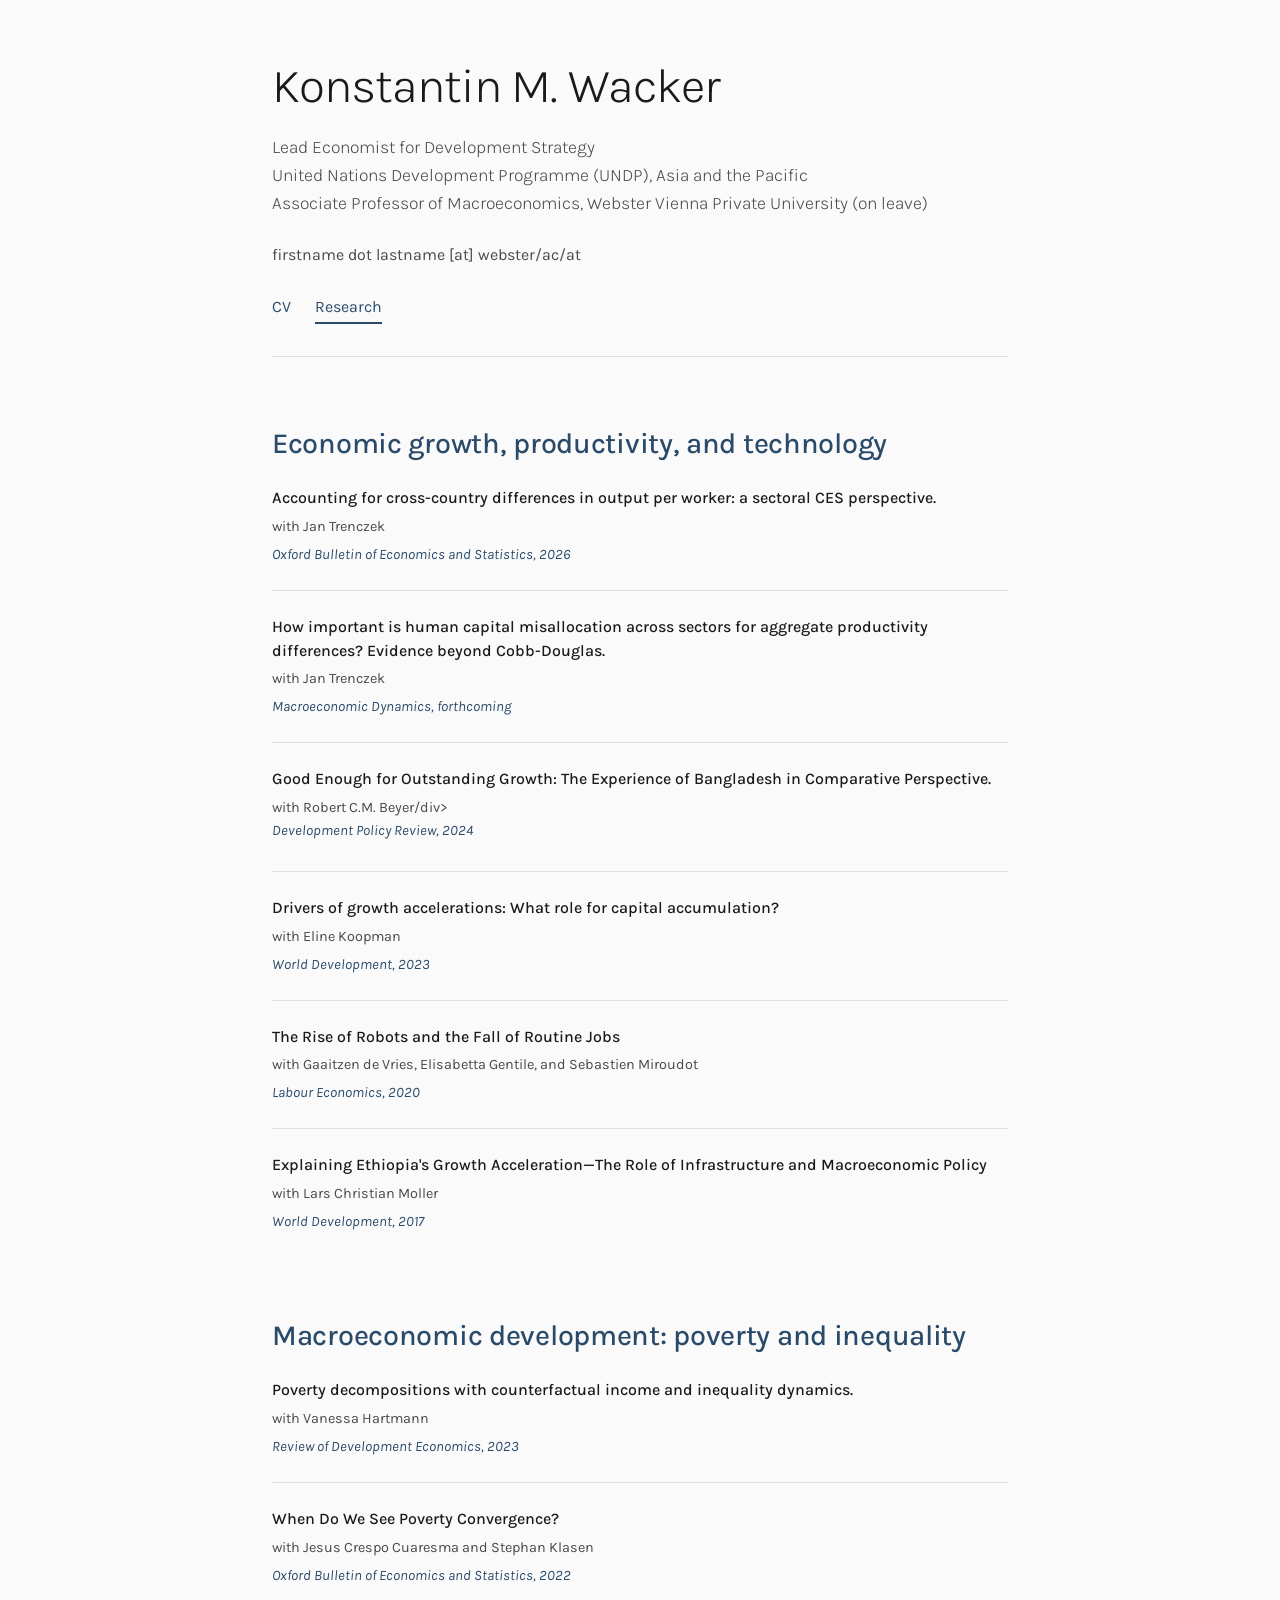
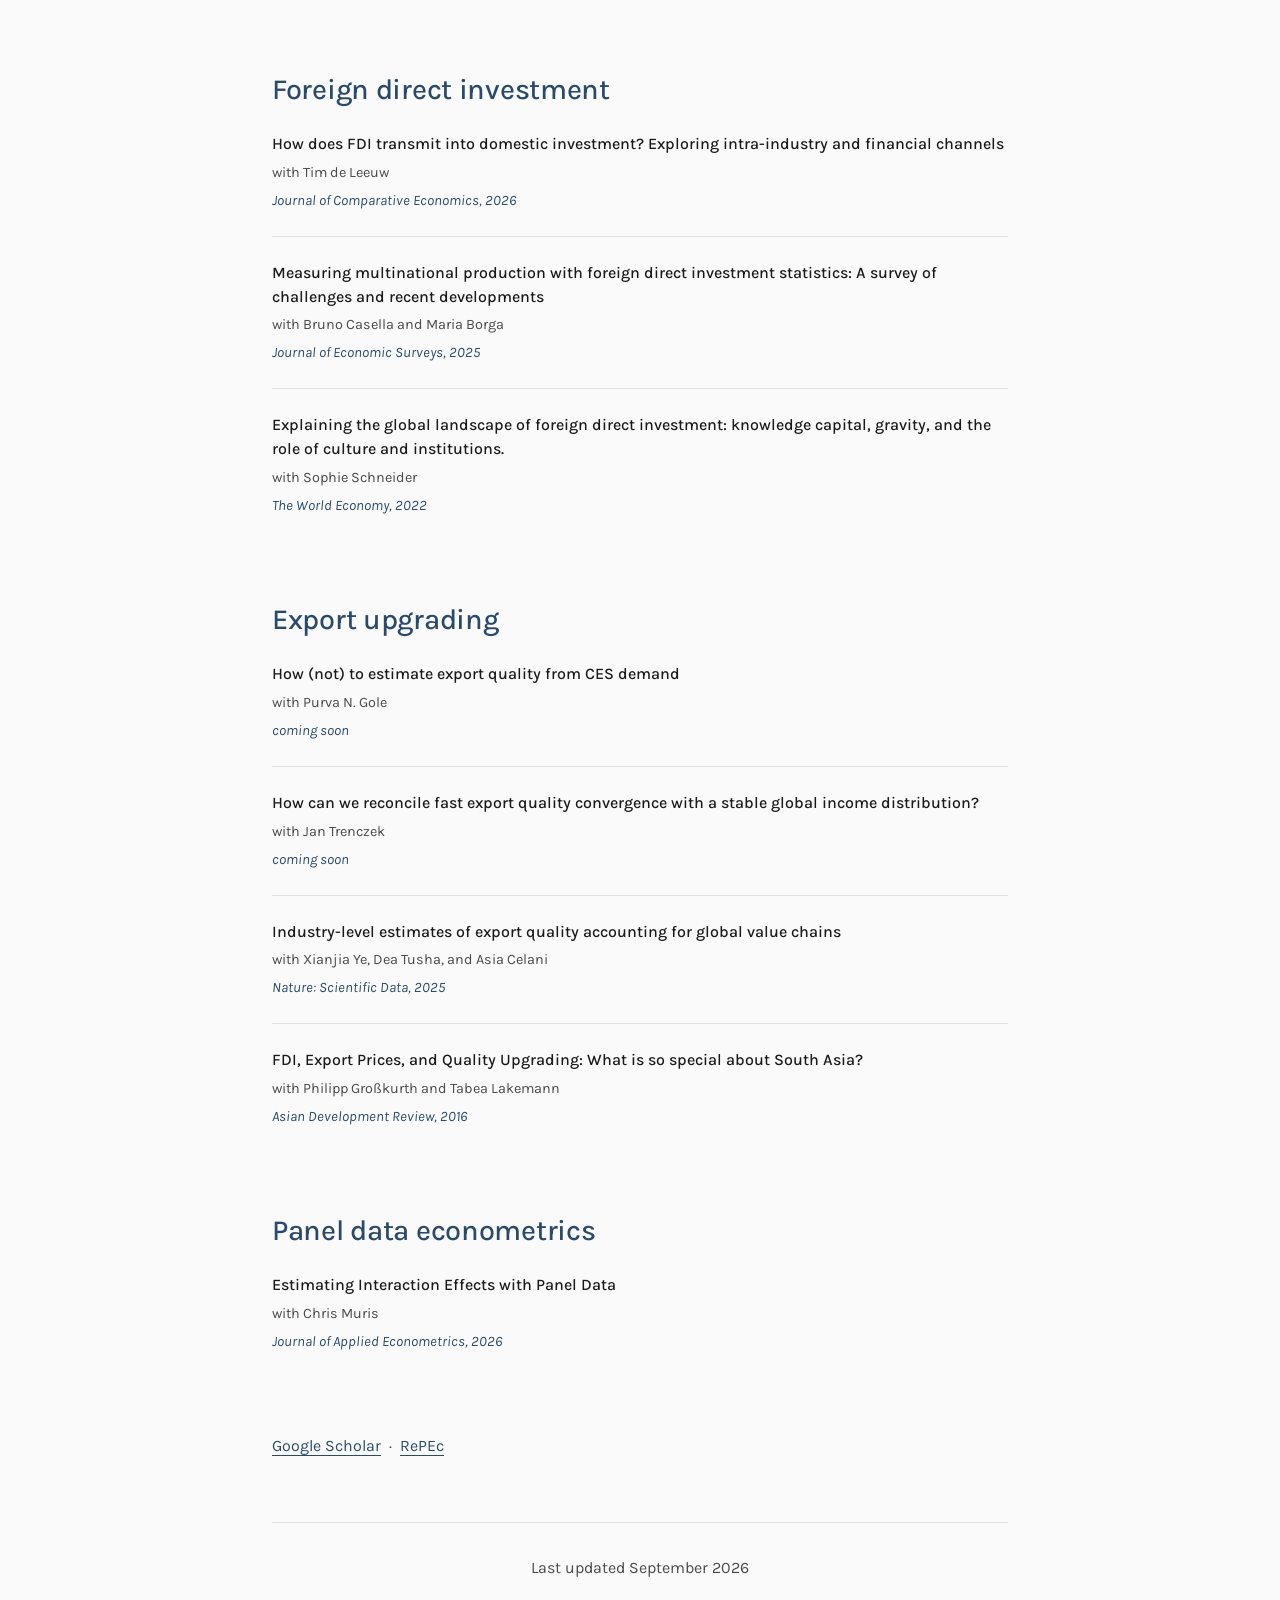
==== research.html @ 29f7a361 "Update research.html Added ~3 publications" ====
<!DOCTYPE html>
<html lang="en">
<head>
    <meta charset="UTF-8">
    <meta name="viewport" content="width=device-width, initial-scale=1.0">
    <title>Research | Konstantin M. Wacker</title>
    <link rel="preconnect" href="https://fonts.googleapis.com">
    <link rel="preconnect" href="https://fonts.gstatic.com" crossorigin>
    <link href="https://fonts.googleapis.com/css2?family=Cormorant+Garamond:wght@300;400;600&family=Karla:wght@300;400;500&display=swap" rel="stylesheet">
    <link rel="stylesheet" href="style.css">
</head>
<body>
    <div class="container">
        <header>
            <h1><a href="index.html">Konstantin M. Wacker</a></h1>
            <p class="subtitle">Lead Economist for Development Strategy <br>
            United Nations Development Programme (UNDP), Asia and the Pacific <br>
            Associate Professor of Macroeconomics, Webster Vienna Private University (on leave) </p>
            <div class="contact">
               <p>firstname dot lastname [at] webster/ac/at</p>
            </div>
            <div class="nav-links">
                <a href="https://drive.google.com/file/d/1jr-Sk6DHHPywopRSo8R8QzsmvuwrAc0S/view" target="_blank">CV</a>
                <a href="research.html" class="active">Research</a>
            </div>
        </header>

        <section id="growth">
            <h2>Economic growth, productivity, and technology</h2>
            <ul class="publications">
                <li>
                    <a class="pub-link" href="https://doi.org/10.1111/obes.70021" target="_blank" rel="noopener noreferrer">
                        <div class="pub-title">Accounting for cross-country differences in output per worker: a sectoral CES perspective.</div>
                        <div class="pub-authors">with Jan Trenczek</div>
                        <div class="pub-venue">Oxford Bulletin of Economics and Statistics, 2026</div>
                    </a>
                </li>
                <li>
                    <a class="pub-link" href="https://doi.org/10.1017/S1365100526101345" target="_blank" rel="noopener noreferrer">
                        <div class="pub-title">How important is human capital misallocation across sectors for aggregate productivity differences? Evidence beyond Cobb-Douglas.</div>
                        <div class="pub-authors">with Jan Trenczek</div>
                        <div class="pub-venue">Macroeconomic Dynamics, forthcoming</div>
                    </a>
                </li>
                <li>
                    <a class="pub-link" href="https://doi.org/10.1111/dpr.12750" target="_blank" rel="noopener noreferrer">
                        <div class="pub-title">Good Enough for Outstanding Growth: The Experience of Bangladesh in Comparative Perspective.</div>
                        <div class="pub-authors">with Robert C.M. Beyer/div>
                        <div class="pub-venue">Development Policy Review, 2024 </div>
                    </a>
                </li>
                <li>
                    <a class="pub-link" href="https://doi.org/10.1016/j.worlddev.2023.106297" target="_blank" rel="noopener noreferrer">
                        <div class="pub-title">Drivers of growth accelerations: What role for capital accumulation?</div>
                        <div class="pub-authors">with Eline Koopman</div>
                        <div class="pub-venue">World Development, 2023</div>
                    </a>
                </li>
                <li>
                  <a class="pub-link" href="https://doi.org/10.1016/j.labeco.2020.101885" target="_blank" rel="noopener noreferrer">
                    <div class="pub-title">The Rise of Robots and the Fall of Routine Jobs</div>
                    <div class="pub-authors">with Gaaitzen de Vries, Elisabetta Gentile, and Sebastien Miroudot</div>
                    <div class="pub-venue">Labour Economics, 2020</div>
                    </a>
                </li>
                <li>
                  <a class="pub-link" href="https://doi.org/10.1016/j.worlddev.2017.03.007" target="_blank" rel="noopener noreferrer">
                    <div class="pub-title">Explaining Ethiopia's Growth Acceleration—The Role of Infrastructure and Macroeconomic Policy</div>
                    <div class="pub-authors">with Lars Christian Moller</div>
                    <div class="pub-venue">World Development, 2017</div>
                 </a>
                </li>
            </ul>
        </section>

        <section id="development">
            <h2>Macroeconomic development: poverty and inequality</h2>
            <ul class="publications">
                <li>
                  <a class="pub-link" href="http://doi.org/10.1111/rode.12998" target="_blank" rel="noopener noreferrer">
                    <div class="pub-title">Poverty decompositions with counterfactual income and inequality dynamics.</div>
                    <div class="pub-authors">with Vanessa Hartmann</div>
                    <div class="pub-venue">Review of Development Economics, 2023</div>
                    </a>
                </li>
                <li>
                  <a class="pub-link" href="https://doi.org/10.1111/obes.12492" target="_blank" rel="noopener noreferrer">
                    <div class="pub-title">When Do We See Poverty Convergence?</div>
                    <div class="pub-authors">with Jesus Crespo Cuaresma and Stephan Klasen</div>
                    <div class="pub-venue">Oxford Bulletin of Economics and Statistics, 2022</div>
                    </a>
                </li>
            </ul>
        </section>
        
        <section id="fdi">
            <h2>Foreign direct investment</h2>
            <ul class="publications">
                <li>
                    <a class="pub-link" href="https://doi.org/10.1016/j.jce.2026.01.004" target="_blank" rel="noopener noreferrer">
                        <div class="pub-title">How does FDI transmit into domestic investment? Exploring intra-industry and financial channels</div>
                        <div class="pub-authors">with Tim de Leeuw</div>
                        <div class="pub-venue">Journal of Comparative Economics, 2026</div>
                    </a>
                </li>
                <li>
                  <a class="pub-link" href="https://doi.org/10.1111/joes.12662" target="_blank" rel="noopener noreferrer">
                    <div class="pub-title">Measuring multinational production with foreign direct investment statistics: A survey of challenges and recent developments</div>
                    <div class="pub-authors">with Bruno Casella and Maria Borga</div>
                    <div class="pub-venue">Journal of Economic Surveys, 2025</div>
                  </a>
                </li>
                   <li>
                    <a class="pub-link" href="https://doi.org/10.1111/twec.13267" target="_blank" rel="noopener noreferrer">
                     <div class="pub-title">Explaining the global landscape of foreign direct investment: knowledge capital, gravity, and the role of culture and institutions. </div>
                     <div class="pub-authors">with Sophie Schneider</div>
                     <div class="pub-venue">The World Economy, 2022</div>
                    </a>
                </li>
            </ul>
        </section>

        <section id="export">
            <h2>Export upgrading</h2>
            <ul class="publications">
                <!-- Add export-upgrading papers here, using the same <li> structure as above -->
                <li>
                    <div class="pub-title">How (not) to estimate export quality from CES demand</div>
                    <div class="pub-authors">with Purva N. Gole </div>
                    <div class="pub-venue">coming soon</div>
                </li>
                <li>
                    <div class="pub-title">How can we reconcile fast export quality convergence with a stable global income distribution?</div>
                    <div class="pub-authors">with Jan Trenczek </div>
                    <div class="pub-venue">coming soon</div>
                </li>
                <li>
                    <a class="pub-link" href="https://doi.org/10.1038/s41597-025-04668-8" target="_blank" rel="noopener noreferrer">
                        <div class="pub-title">Industry-level estimates of export quality accounting for global value chains</div>
                        <div class="pub-authors">with Xianjia Ye, Dea Tusha, and Asia Celani </div>
                        <div class="pub-venue">Nature: Scientific Data, 2025</div>
                    </a>
                </li>
                <li>
                    <a class="pub-link" href="https://doi.org/10.1162/ADEV_a_00060" target="_blank" rel="noopener noreferrer">
                        <div class="pub-title">FDI, Export Prices, and Quality Upgrading: What is so special about South Asia?</div>
                        <div class="pub-authors">with Philipp Großkurth and Tabea Lakemann </div>
                        <div class="pub-venue">Asian Development Review, 2016</div>
                    </a>
                </li>
            </ul>
        </section>

        <section id="econometrics">
            <h2>Panel data econometrics</h2>
            <ul class="publications">
                <li>
                    <a class="pub-link" href="https://doi.org/10.1002/jae.70040" target="_blank" rel="noopener noreferrer">
                        <div class="pub-title">Estimating Interaction Effects with Panel Data</div>
                        <div class="pub-authors">with Chris Muris</div>
                        <div class="pub-venue">Journal of Applied Econometrics, 2026</div>
                    </a>
                </li>
            </ul>
        </section>

        <p>
            <a class="text-link" href="https://scholar.google.com/citations?user=xV6srDwAAAAJ" target="_blank" rel="noopener noreferrer">Google Scholar</a>
            &nbsp;&middot;&nbsp;
            <a class="text-link" href="https://ideas.repec.org/f/pwa432.html" target="_blank" rel="noopener noreferrer">RePEc</a>
        </p>

        <footer>
            <p>Last updated September 2026</p>
        </footer>
    </div>
</body>
</html>
---- style.css ----
:root {
    --color-text: #1a1a1a;
    --color-text-light: #4a4a4a;
    --color-accent: #2a4a6a;
    --color-border: #e0e0e0;
    --color-bg: #fafafa;
    --font-sans: 'Karla', sans-serif;
}

* { margin: 0; padding: 0; box-sizing: border-box; }

html { scroll-behavior: smooth; }

body {
    font-family: var(--font-sans);
    color: var(--color-text);
    line-height: 1.6;
    background: var(--color-bg);
    overflow-x: hidden;
}

.container {
    max-width: 800px;
    margin: 0 auto;
    padding: 3rem 2rem;
    animation: fadeIn 0.8s ease-out;
}

@keyframes fadeIn {
    from { opacity: 0; transform: translateY(20px); }
    to { opacity: 1; transform: translateY(0); }
}
@keyframes slideDown {
    from { opacity: 0; transform: translateY(-30px); }
    to { opacity: 1; transform: translateY(0); }
}
@keyframes fadeInUp {
    from { opacity: 0; transform: translateY(30px); }
    to { opacity: 1; transform: translateY(0); }
}

header {
    margin-bottom: 4rem;
    padding-bottom: 2rem;
    border-bottom: 1px solid var(--color-border);
    animation: slideDown 0.8s ease-out 0.2s both;
}

h1 {
    font-size: 3rem;
    font-weight: 300;
    letter-spacing: -0.02em;
    margin-bottom: 0.5rem;
}

h1 a { color: inherit; text-decoration: none; }

.subtitle {
    font-size: 1.1rem;
    font-weight: 300;
    color: var(--color-text-light);
    margin-bottom: 1.5rem;
}

.contact {
    font-size: 0.95rem;
    color: var(--color-text-light);
    line-height: 1.8;
}

section {
    margin-bottom: 3.5rem;
    animation: fadeInUp 0.8s ease-out both;
    scroll-margin-top: 2rem;
}
section:nth-child(2) { animation-delay: 0.3s; }
section:nth-child(3) { animation-delay: 0.4s; }
section:nth-child(4) { animation-delay: 0.5s; }
section:nth-child(5) { animation-delay: 0.6s; }

h2 {
    font-size: 1.8rem;
    font-weight: 500;
    margin-bottom: 1.2rem;
    color: var(--color-accent);
    letter-spacing: -0.01em;
}

p {
    margin-bottom: 1rem;
    color: var(--color-text-light);
    font-size: 1rem;
}

.text-link {
    color: var(--color-accent);
    text-decoration: none;
    border-bottom: 1px solid var(--color-accent);
}

.research-interests {
    display: flex;
    flex-wrap: wrap;
    gap: 0.8rem;
    margin-top: 1rem;
}

.tag {
    padding: 0.4rem 1rem;
    background: white;
    border: 1px solid var(--color-border);
    border-radius: 2px;
    font-size: 0.9rem;
    color: var(--color-text-light);
    text-decoration: none;
    transition: all 0.3s ease;
}
.tag:hover {
    border-color: var(--color-accent);
    color: var(--color-accent);
    transform: translateY(-2px);
}

.publications { list-style: none; }

.publications li {
    margin-bottom: 1.5rem;
    padding-bottom: 1.5rem;
    border-bottom: 1px solid var(--color-border);
    transition: transform 0.3s ease;
}
.publications li:last-child { border-bottom: none; }
.publications li:hover { transform: translateX(5px); }

.pub-link { text-decoration: none; color: inherit; display: block; }
.pub-title { font-weight: 500; color: var(--color-text); margin-bottom: 0.3rem; line-height: 1.5; }
.pub-authors { font-size: 0.9rem; color: var(--color-text-light); margin-bottom: 0.3rem; }
.pub-venue { font-size: 0.9rem; color: var(--color-accent); font-style: italic; }

.talks-list { list-style: none; }
.talks-list li {
    margin-bottom: 1rem;
    padding-left: 1.5rem;
    position: relative;
    color: var(--color-text-light);
}
.talks-list li::before {
    content: "•";
    position: absolute;
    left: 0;
    color: var(--color-accent);
    font-size: 1.2rem;
    line-height: 1.6;
}

.nav-links {
    display: flex;
    gap: 1.5rem;
    margin-top: 1.5rem;
    flex-wrap: wrap;
}
.nav-links a {
    color: var(--color-accent);
    text-decoration: none;
    font-weight: 400;
    padding-bottom: 2px;
    border-bottom: 2px solid transparent;
    transition: border-color 0.3s ease;
}
.nav-links a:hover,
.nav-links a.active { border-bottom-color: var(--color-accent); }

footer {
    margin-top: 4rem;
    padding-top: 2rem;
    border-top: 1px solid var(--color-border);
    text-align: center;
    font-size: 0.85rem;
    color: var(--color-text-light);
    opacity: 0;
    animation: fadeIn 0.8s ease-out 0.8s both;
}

@media (max-width: 768px) {
    h1 { font-size: 2.2rem; }
    .container { padding: 2rem 1.5rem; }
}

::selection { background: var(--color-accent); color: white; }
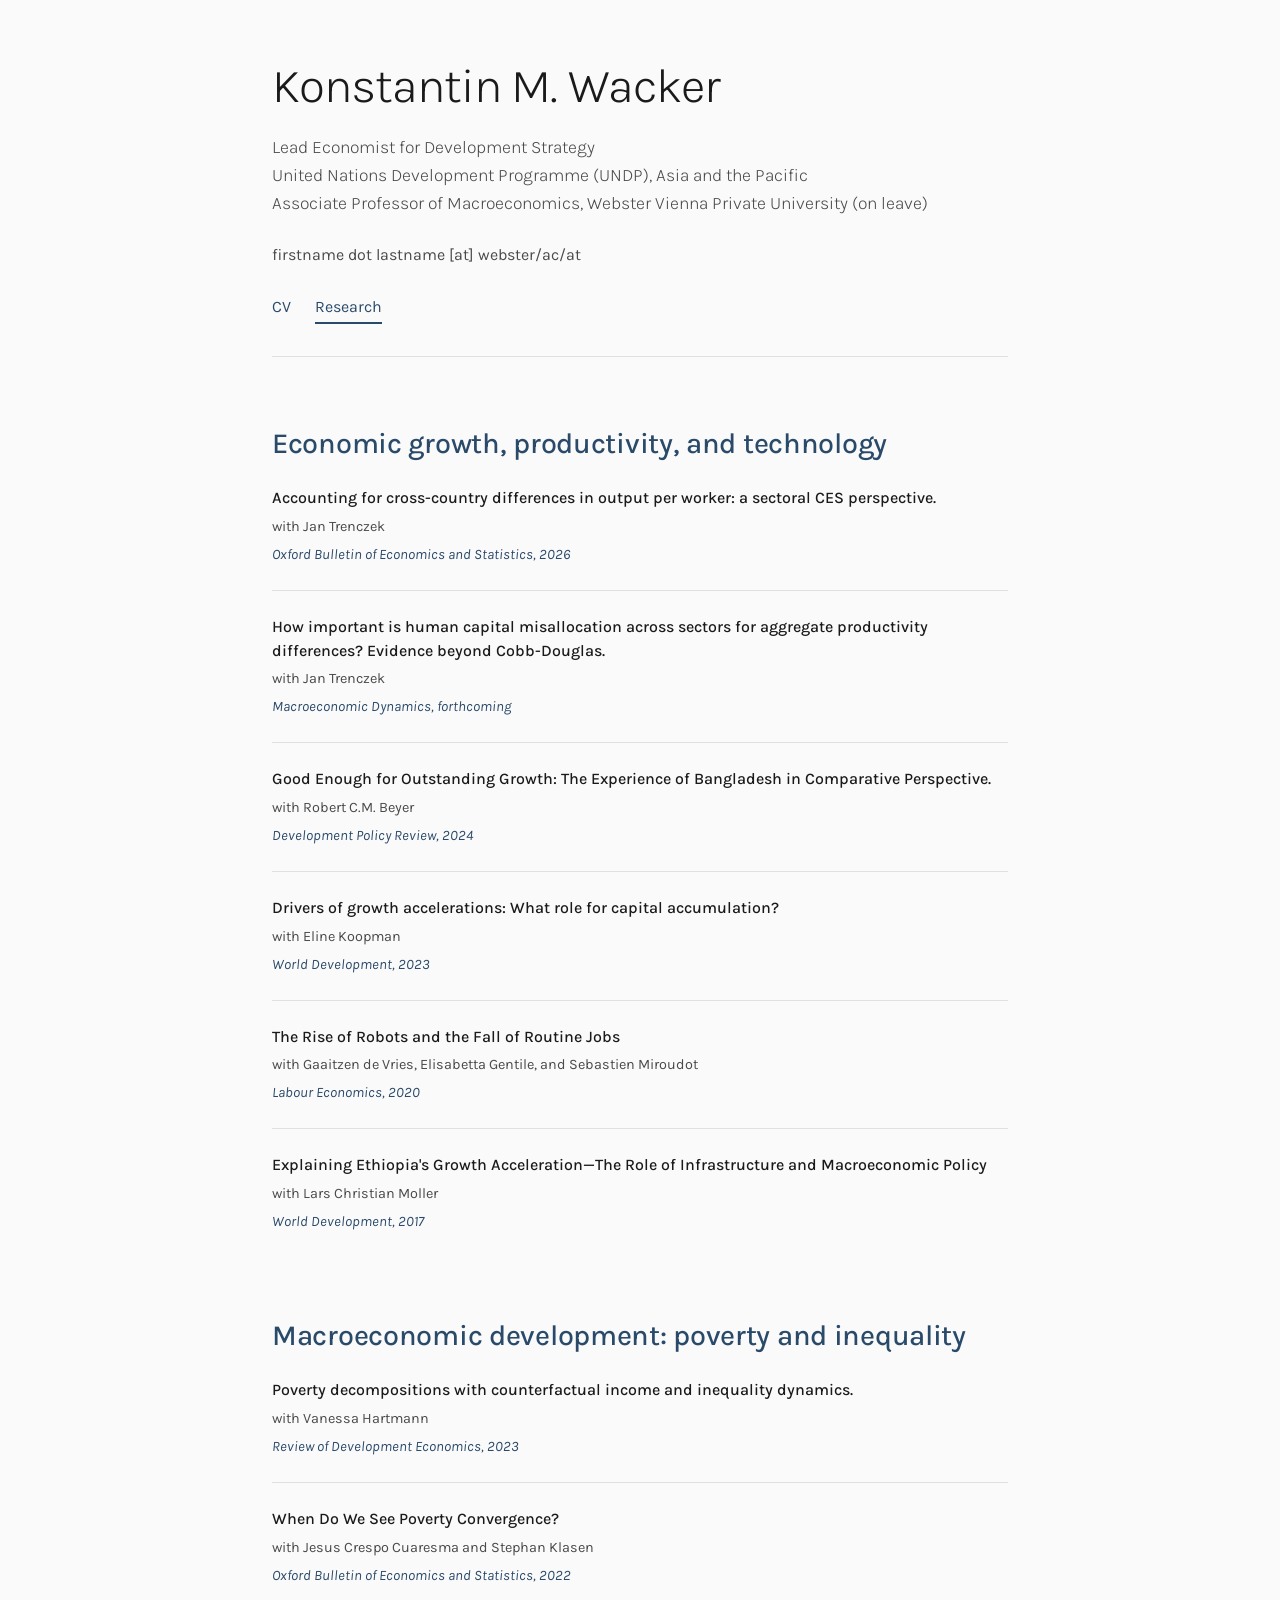
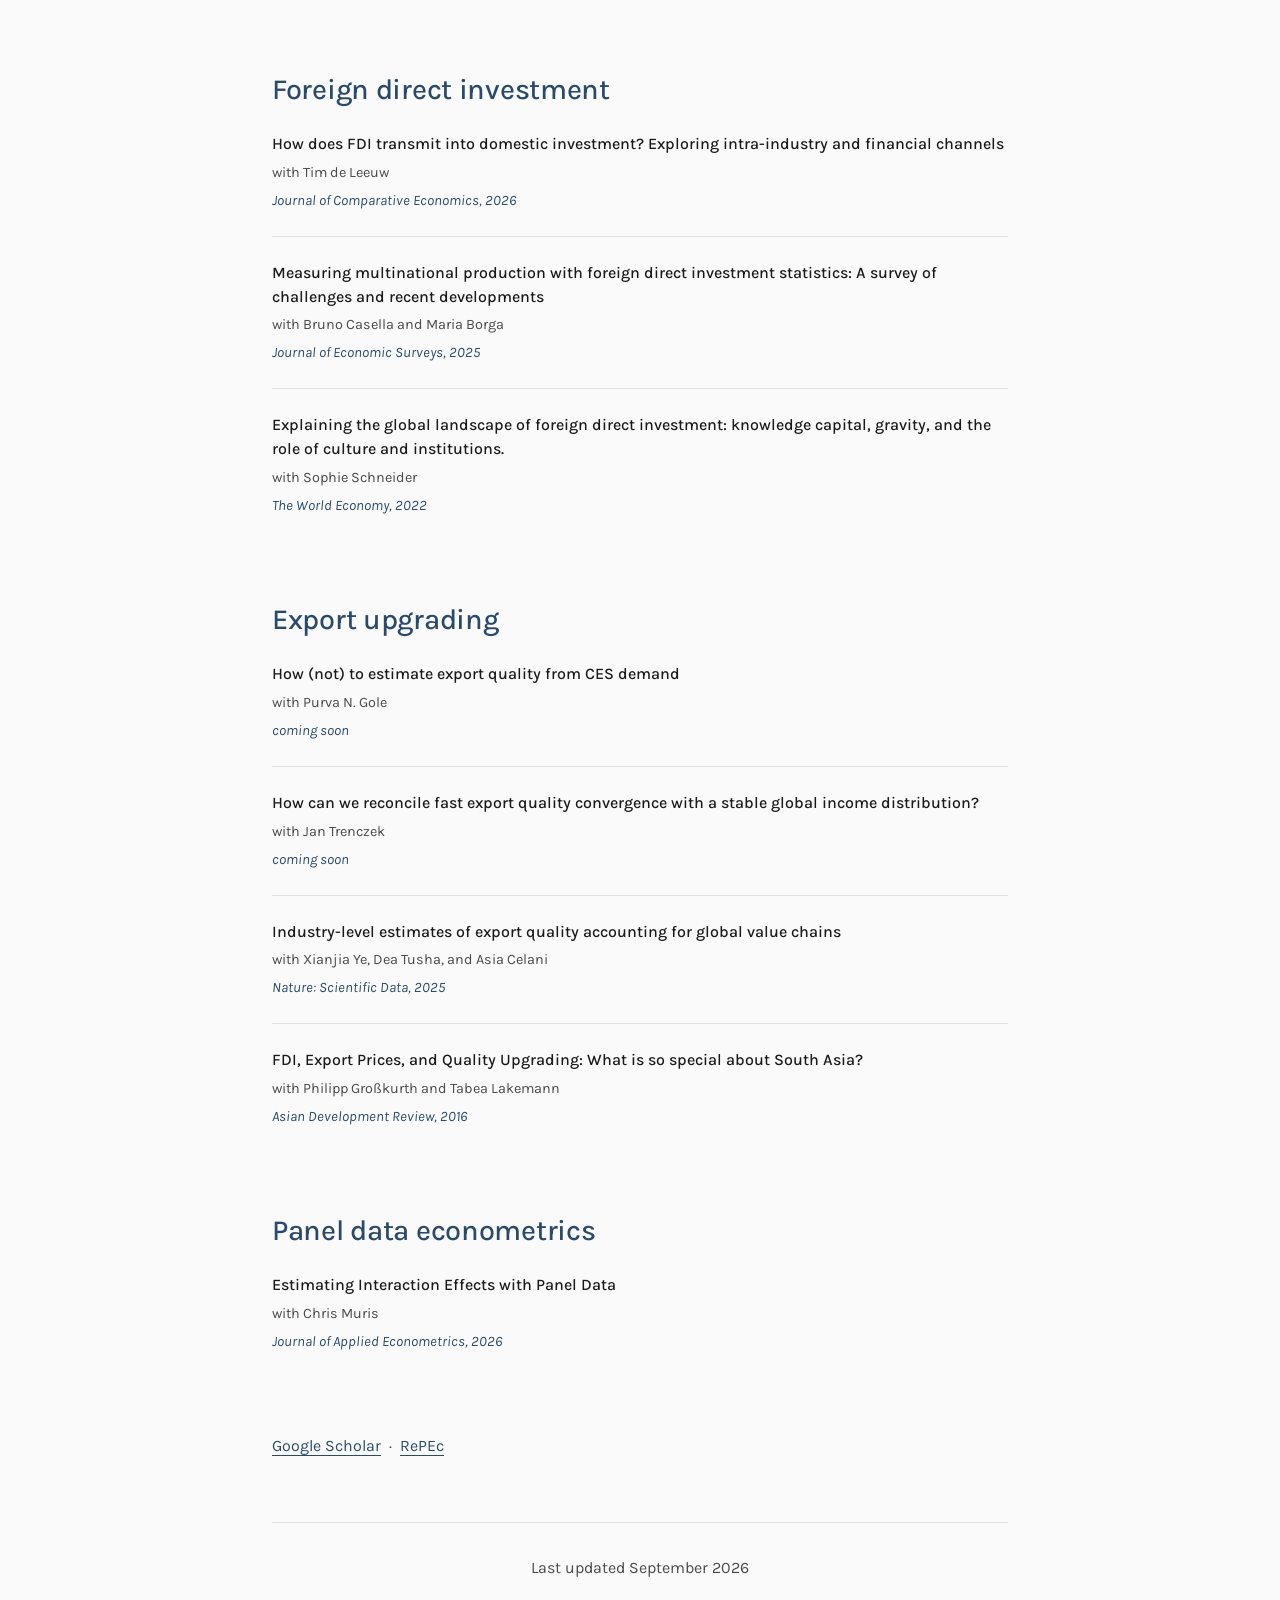
==== commit 91b9ca7f: "Update research.html /div corrected in Beyer" ====
--- a/research.html
+++ b/research.html
@@ -45,7 +45,7 @@
                 <li>
                     <a class="pub-link" href="https://doi.org/10.1111/dpr.12750" target="_blank" rel="noopener noreferrer">
                         <div class="pub-title">Good Enough for Outstanding Growth: The Experience of Bangladesh in Comparative Perspective.</div>
-                        <div class="pub-authors">with Robert C.M. Beyer/div>
+                        <div class="pub-authors">with Robert C.M. Beyer </div>
                         <div class="pub-venue">Development Policy Review, 2024 </div>
                     </a>
                 </li>
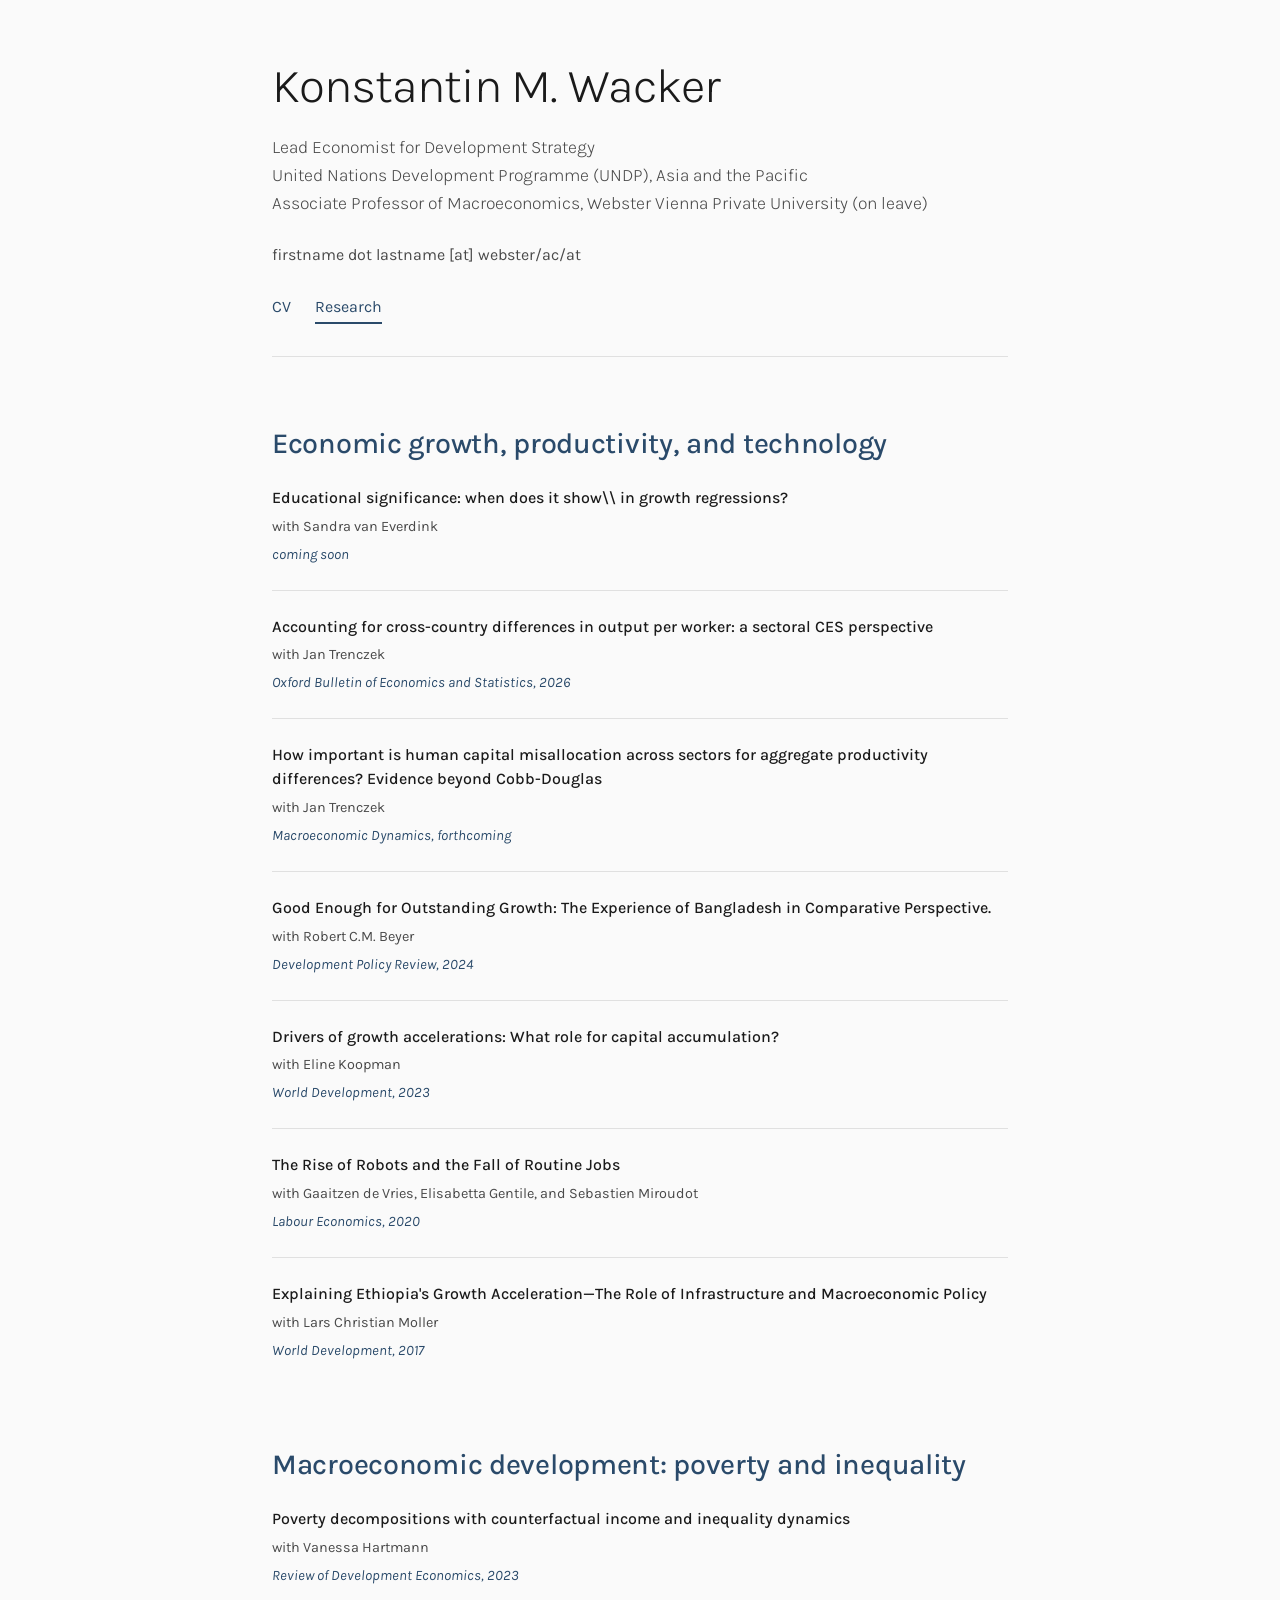
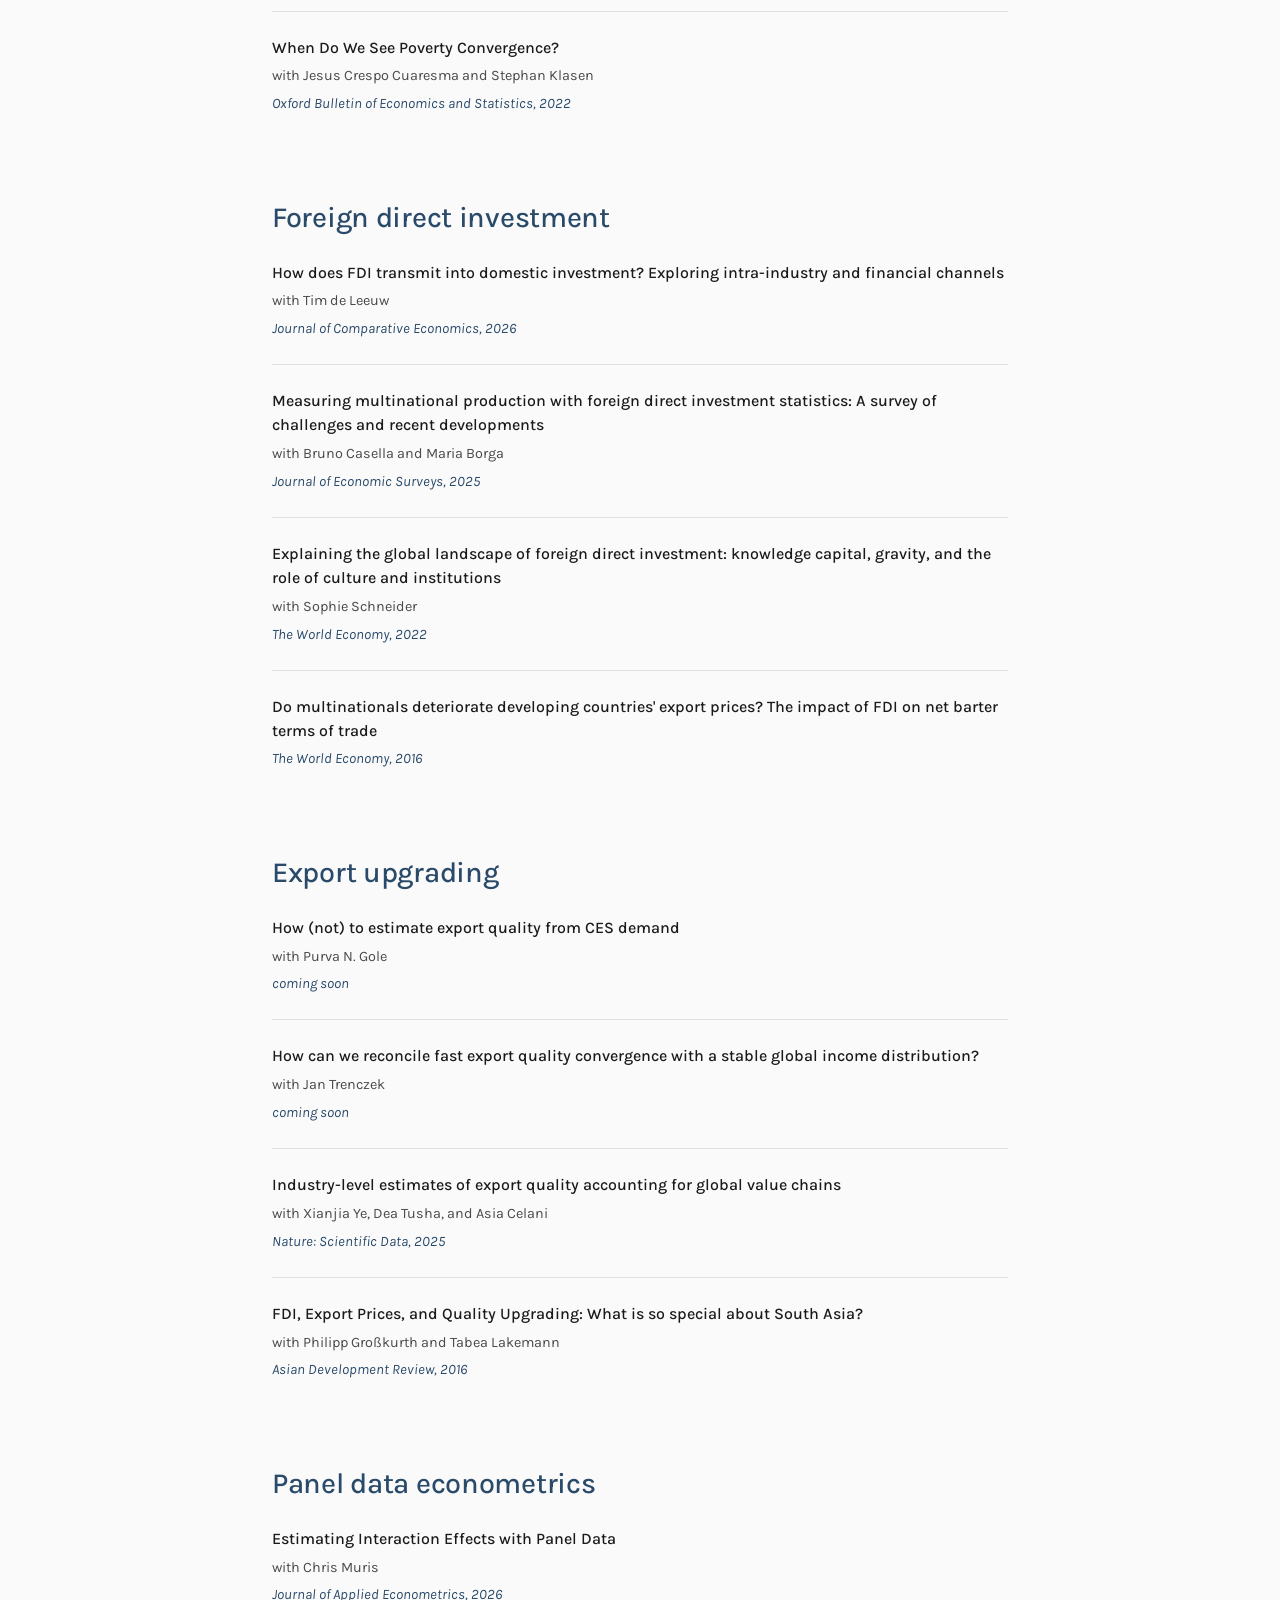
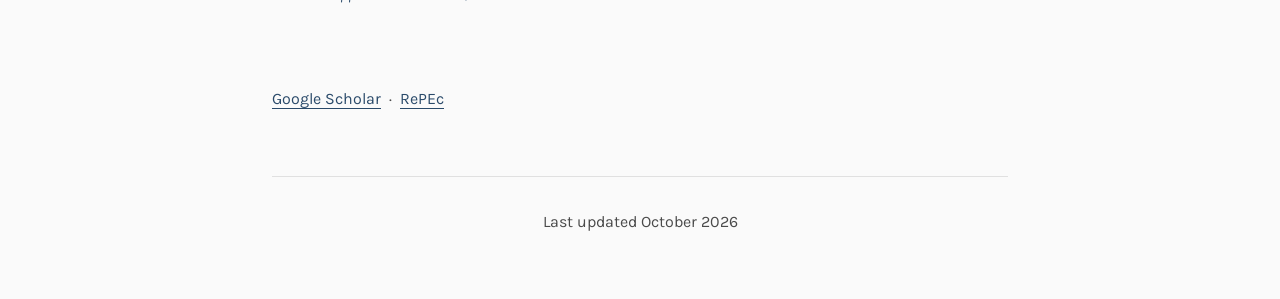
==== commit 1e3a2364: "Update research.html" ====
--- a/research.html
+++ b/research.html
@@ -29,15 +29,21 @@
             <h2>Economic growth, productivity, and technology</h2>
             <ul class="publications">
                 <li>
+                        <div class="pub-title">Educational significance: when does it show\\ in growth regressions?</div>
+                        <div class="pub-authors">with Sandra van Everdink</div>
+                        <div class="pub-venue">coming soon</div>
+                    </a>
+                </li>
+                <li>
                     <a class="pub-link" href="https://doi.org/10.1111/obes.70021" target="_blank" rel="noopener noreferrer">
-                        <div class="pub-title">Accounting for cross-country differences in output per worker: a sectoral CES perspective.</div>
+                        <div class="pub-title">Accounting for cross-country differences in output per worker: a sectoral CES perspective</div>
                         <div class="pub-authors">with Jan Trenczek</div>
                         <div class="pub-venue">Oxford Bulletin of Economics and Statistics, 2026</div>
                     </a>
                 </li>
                 <li>
                     <a class="pub-link" href="https://doi.org/10.1017/S1365100526101345" target="_blank" rel="noopener noreferrer">
-                        <div class="pub-title">How important is human capital misallocation across sectors for aggregate productivity differences? Evidence beyond Cobb-Douglas.</div>
+                        <div class="pub-title">How important is human capital misallocation across sectors for aggregate productivity differences? Evidence beyond Cobb-Douglas</div>
                         <div class="pub-authors">with Jan Trenczek</div>
                         <div class="pub-venue">Macroeconomic Dynamics, forthcoming</div>
                     </a>
@@ -78,7 +84,7 @@
             <ul class="publications">
                 <li>
                   <a class="pub-link" href="http://doi.org/10.1111/rode.12998" target="_blank" rel="noopener noreferrer">
-                    <div class="pub-title">Poverty decompositions with counterfactual income and inequality dynamics.</div>
+                    <div class="pub-title">Poverty decompositions with counterfactual income and inequality dynamics </div>
                     <div class="pub-authors">with Vanessa Hartmann</div>
                     <div class="pub-venue">Review of Development Economics, 2023</div>
                     </a>
@@ -112,9 +118,15 @@
                 </li>
                    <li>
                     <a class="pub-link" href="https://doi.org/10.1111/twec.13267" target="_blank" rel="noopener noreferrer">
-                     <div class="pub-title">Explaining the global landscape of foreign direct investment: knowledge capital, gravity, and the role of culture and institutions. </div>
+                     <div class="pub-title">Explaining the global landscape of foreign direct investment: knowledge capital, gravity, and the role of culture and institutions </div>
                      <div class="pub-authors">with Sophie Schneider</div>
                      <div class="pub-venue">The World Economy, 2022</div>
+                    </a>
+                </li>
+                 <li>
+                    <a class="pub-link" href="https://doi.org/10.1111/twec.12311" target="_blank" rel="noopener noreferrer">
+                     <div class="pub-title">Do multinationals deteriorate developing countries' export prices? The impact of FDI on net barter terms of trade </div>
+                     <div class="pub-venue">The World Economy, 2016</div>
                     </a>
                 </li>
             </ul>
@@ -171,7 +183,7 @@
         </p>
 
         <footer>
-            <p>Last updated September 2026</p>
+            <p>Last updated October 2026</p>
         </footer>
     </div>
 </body>
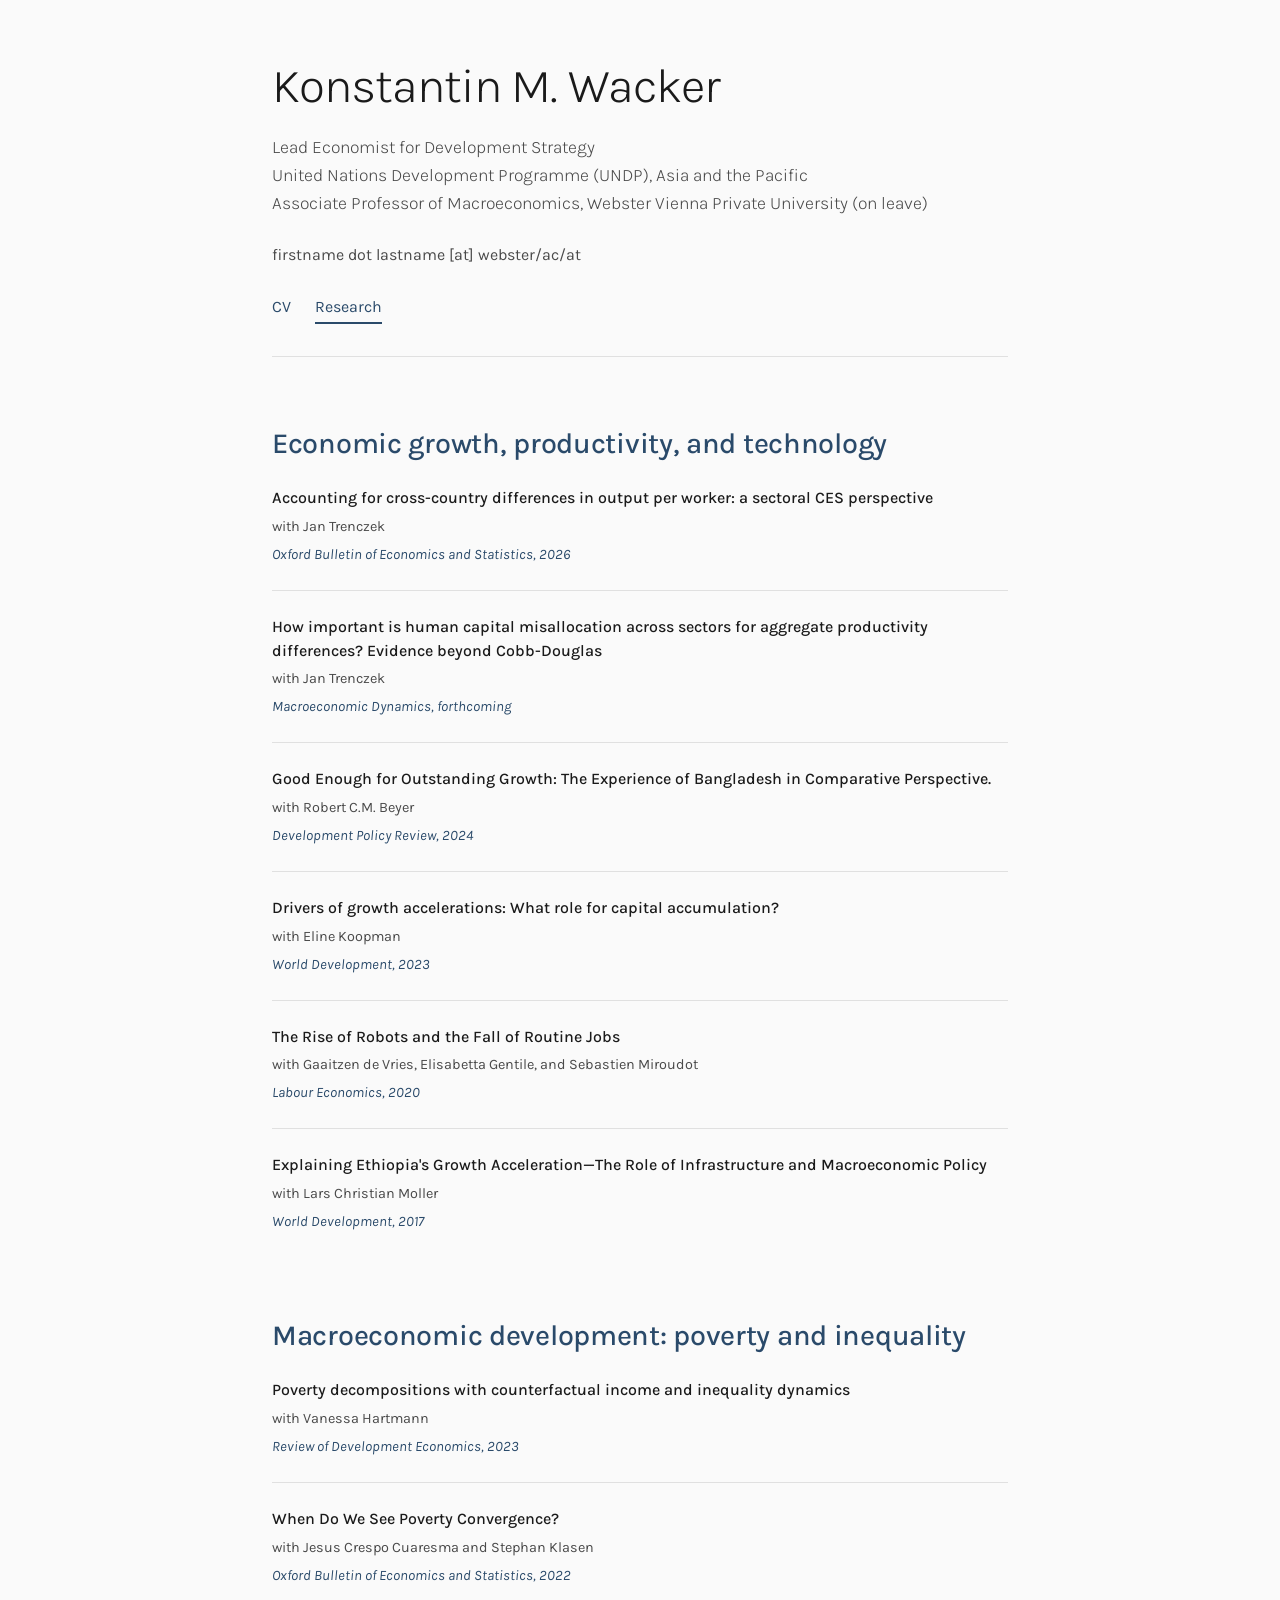
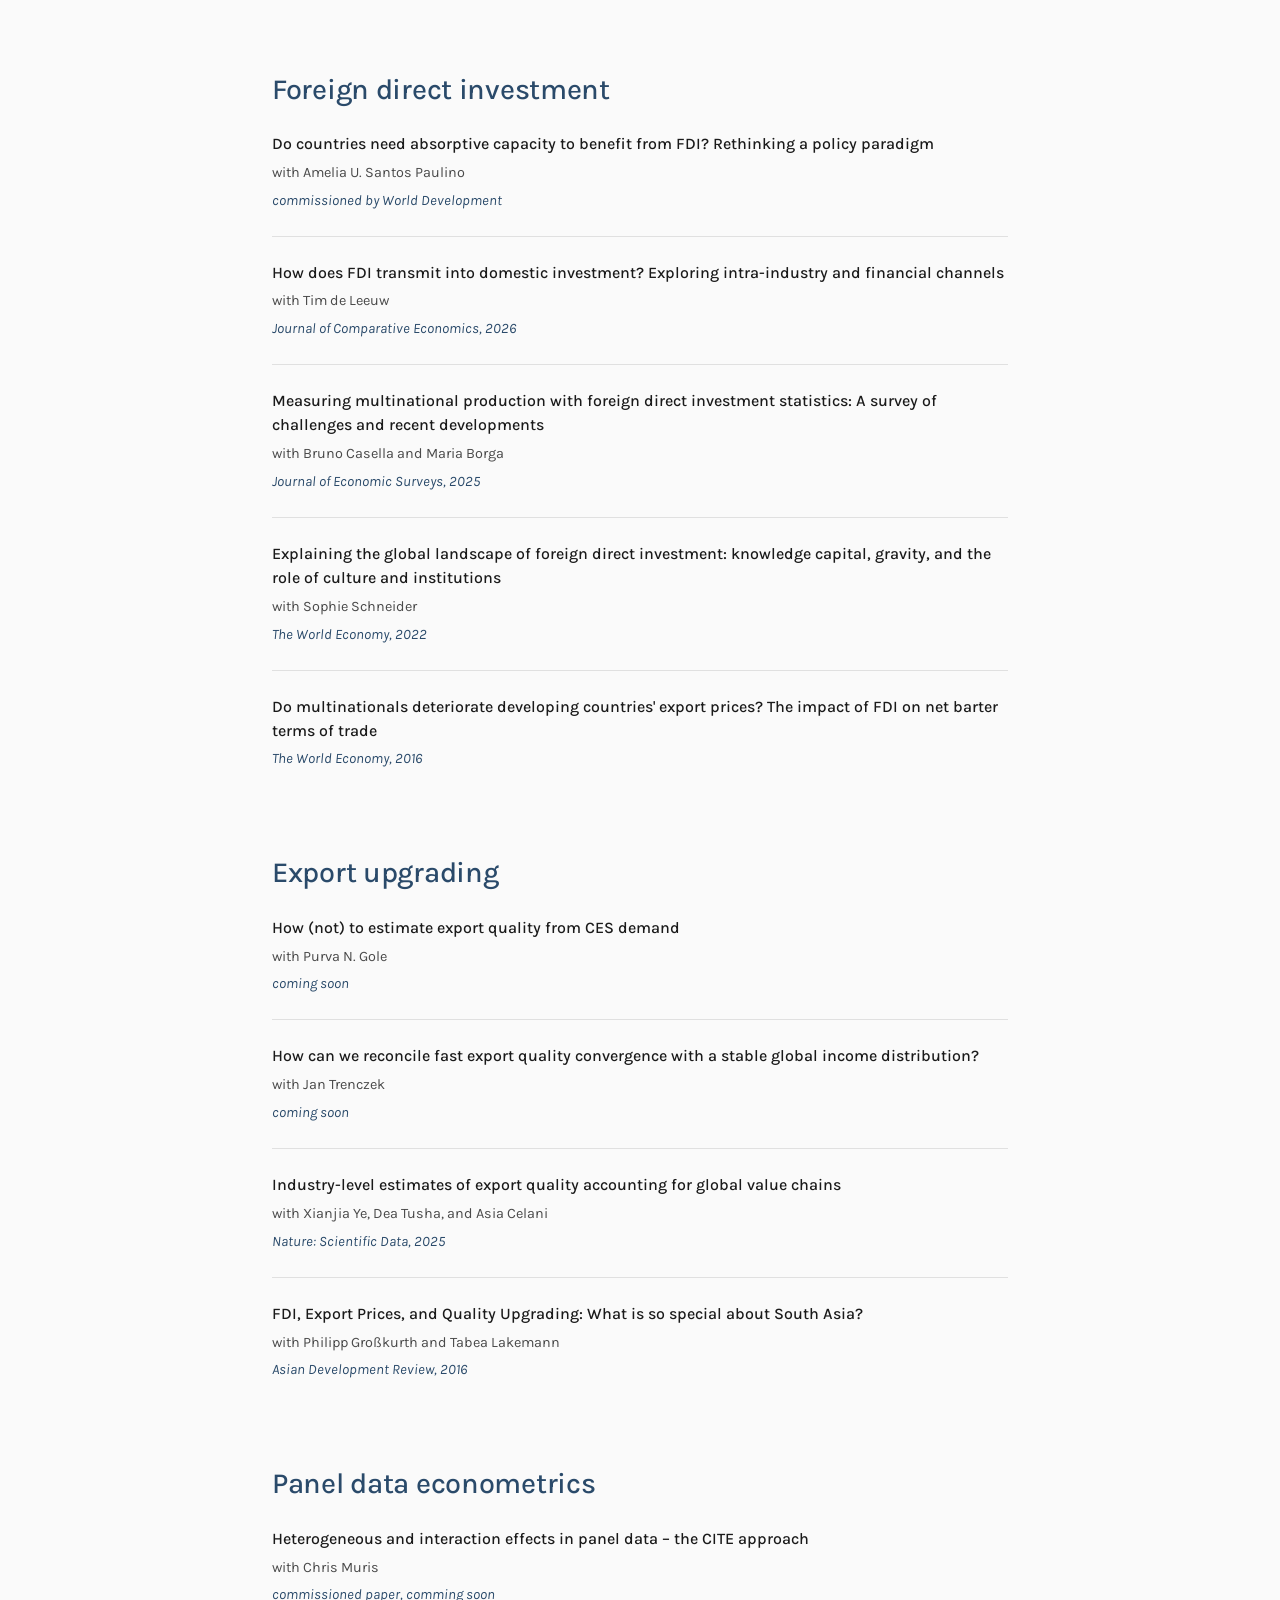
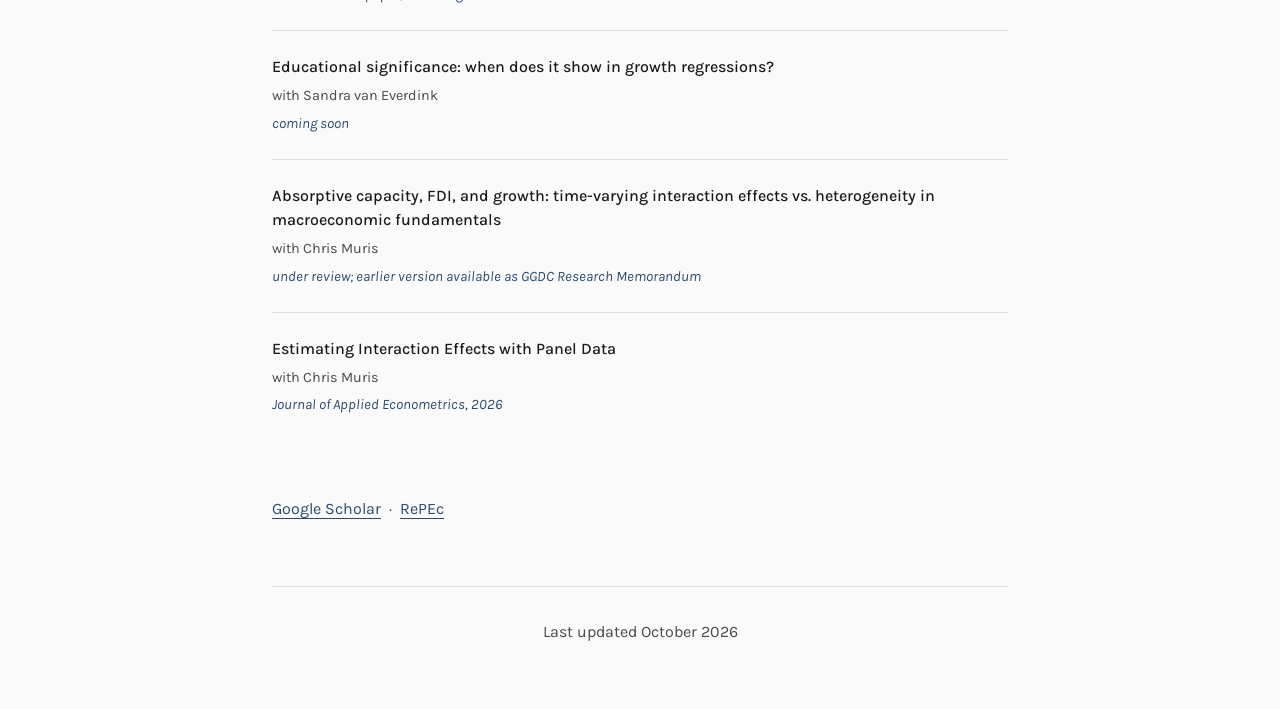
==== commit 6268b7c3: "Update research.html Many publications added" ====
--- a/research.html
+++ b/research.html
@@ -29,12 +29,6 @@
             <h2>Economic growth, productivity, and technology</h2>
             <ul class="publications">
                 <li>
-                        <div class="pub-title">Educational significance: when does it show\\ in growth regressions?</div>
-                        <div class="pub-authors">with Sandra van Everdink</div>
-                        <div class="pub-venue">coming soon</div>
-                    </a>
-                </li>
-                <li>
                     <a class="pub-link" href="https://doi.org/10.1111/obes.70021" target="_blank" rel="noopener noreferrer">
                         <div class="pub-title">Accounting for cross-country differences in output per worker: a sectoral CES perspective</div>
                         <div class="pub-authors">with Jan Trenczek</div>
@@ -103,6 +97,11 @@
             <h2>Foreign direct investment</h2>
             <ul class="publications">
                 <li>
+                        <div class="pub-title">Do countries need absorptive capacity to benefit from FDI? Rethinking a policy paradigm</div>
+                        <div class="pub-authors">with Amelia U. Santos Paulino </div>
+                        <div class="pub-venue">commissioned by World Development</div>
+                </li>
+                <li>
                     <a class="pub-link" href="https://doi.org/10.1016/j.jce.2026.01.004" target="_blank" rel="noopener noreferrer">
                         <div class="pub-title">How does FDI transmit into domestic investment? Exploring intra-industry and financial channels</div>
                         <div class="pub-authors">with Tim de Leeuw</div>
@@ -166,6 +165,23 @@
         <section id="econometrics">
             <h2>Panel data econometrics</h2>
             <ul class="publications">
+                <li>
+                        <div class="pub-title">Heterogeneous and interaction effects in panel data – the CITE approach</div>
+                        <div class="pub-authors">with Chris Muris</div>
+                        <div class="pub-venue">commissioned paper, comming soon</div>
+                </li>
+                <li>
+                        <div class="pub-title">Educational significance: when does it show in growth regressions?</div>
+                        <div class="pub-authors">with Sandra van Everdink</div>
+                        <div class="pub-venue">coming soon</div>
+                </li>
+                <li>
+                     <a class="pub-link" href="https://doi.org/10.34894/XKCMI6" target="_blank" rel="noopener noreferrer">
+                        <div class="pub-title">Absorptive capacity, FDI, and growth: time-varying interaction effects vs. heterogeneity in macroeconomic fundamentals </div>
+                        <div class="pub-authors">with Chris Muris</div>
+                        <div class="pub-venue">under review; earlier version available as GGDC Research Memorandum</div>
+                    </a>
+                </li>
                 <li>
                     <a class="pub-link" href="https://doi.org/10.1002/jae.70040" target="_blank" rel="noopener noreferrer">
                         <div class="pub-title">Estimating Interaction Effects with Panel Data</div>
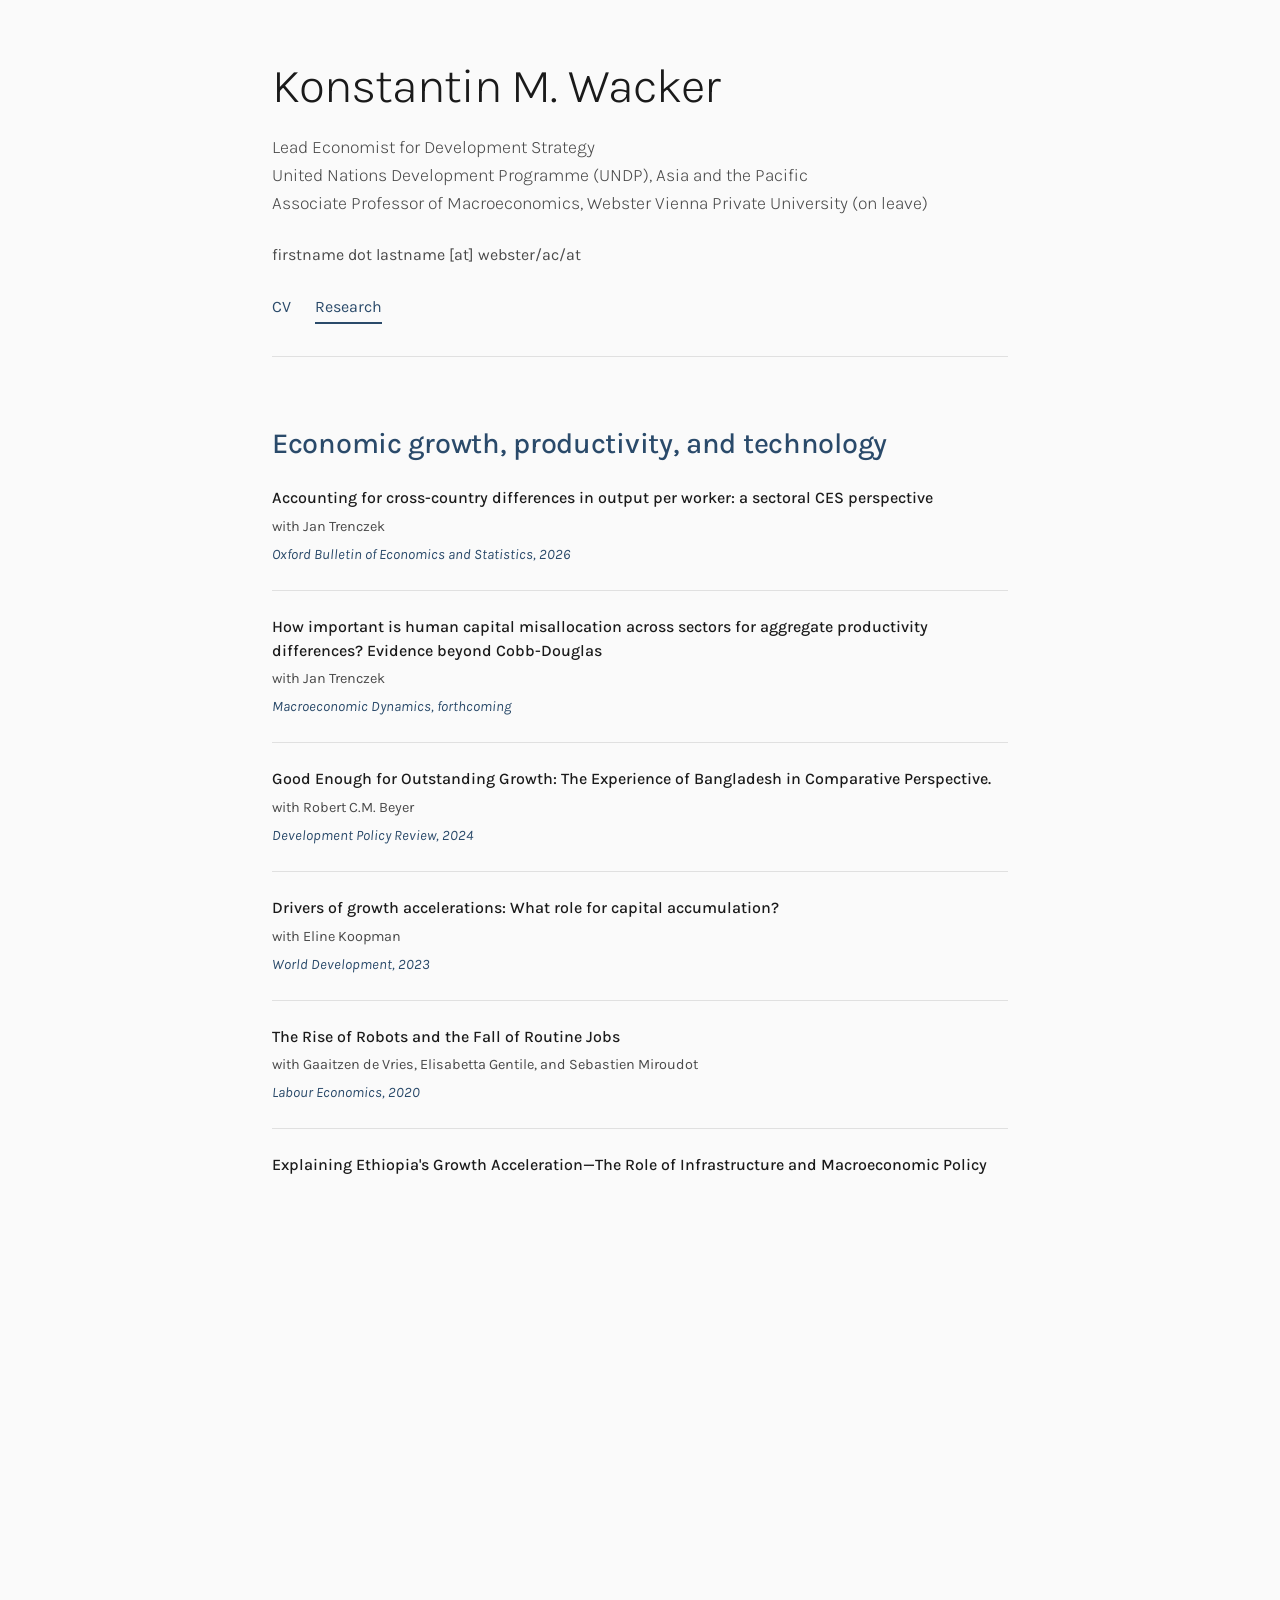
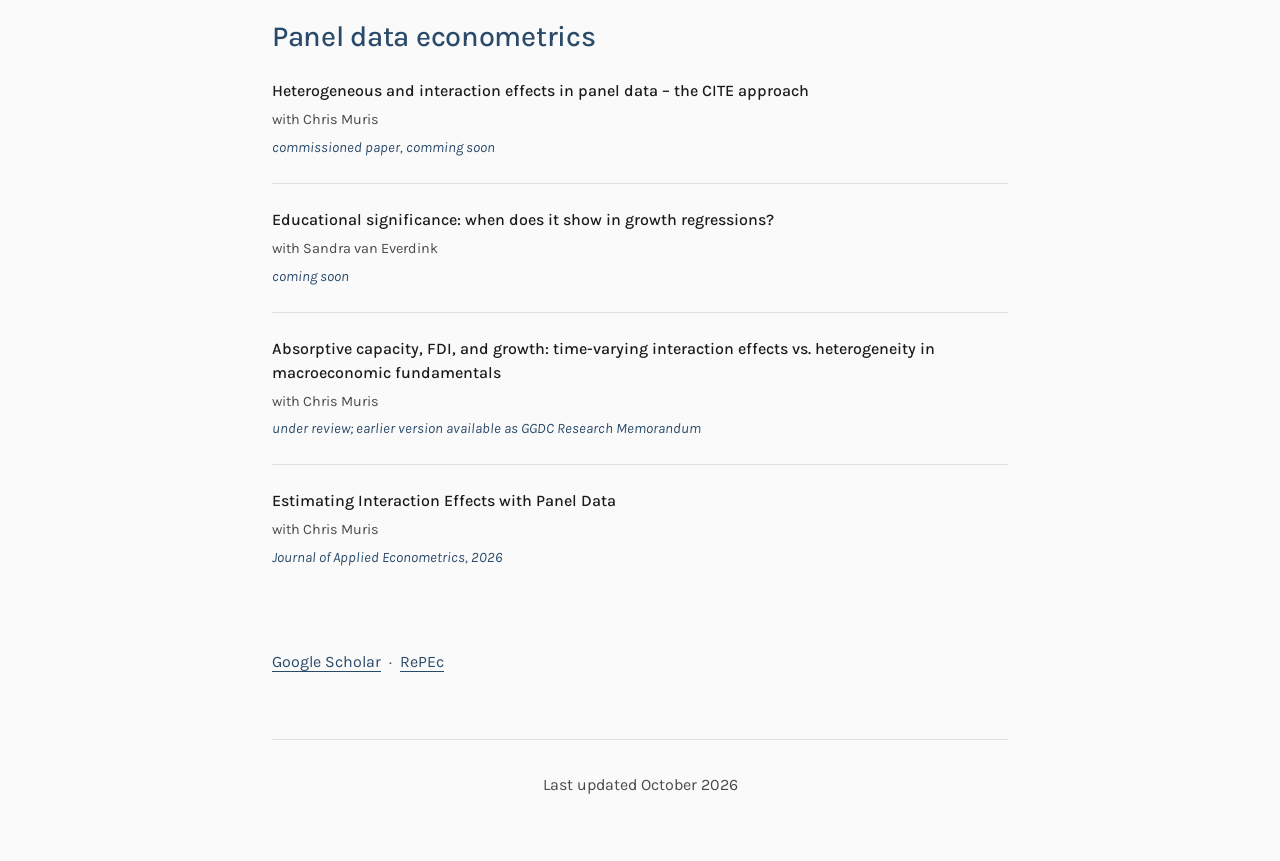
==== commit 12f57521: "Update research.html Escap paper added" ====
--- a/research.html
+++ b/research.html
@@ -77,6 +77,13 @@
             <h2>Macroeconomic development: poverty and inequality</h2>
             <ul class="publications">
                 <li>
+                  <a class="pub-link" href="https://repository.unescap.org/items/cc3a883d-a51b-4461-b103-055bf431d330" target="_blank" rel="noopener noreferrer">
+                    <div class="pub-title">Poverty dynamics in the context of demographic transitions : what drives recent developments in Asia and the Pacific? </div>
+                    <div class="pub-authors">with Michelle Tunger</div>
+                    <div class="pub-venue">UN ESCAP Working Paper, 2026</div>
+                    </a>
+                </li>
+                <li>
                   <a class="pub-link" href="http://doi.org/10.1111/rode.12998" target="_blank" rel="noopener noreferrer">
                     <div class="pub-title">Poverty decompositions with counterfactual income and inequality dynamics </div>
                     <div class="pub-authors">with Vanessa Hartmann</div>
@@ -99,7 +106,7 @@
                 <li>
                         <div class="pub-title">Do countries need absorptive capacity to benefit from FDI? Rethinking a policy paradigm</div>
                         <div class="pub-authors">with Amelia U. Santos Paulino </div>
-                        <div class="pub-venue">commissioned by World Development</div>
+                        <div class="pub-venue">commissioned by World Development, comming soon</div>
                 </li>
                 <li>
                     <a class="pub-link" href="https://doi.org/10.1016/j.jce.2026.01.004" target="_blank" rel="noopener noreferrer">
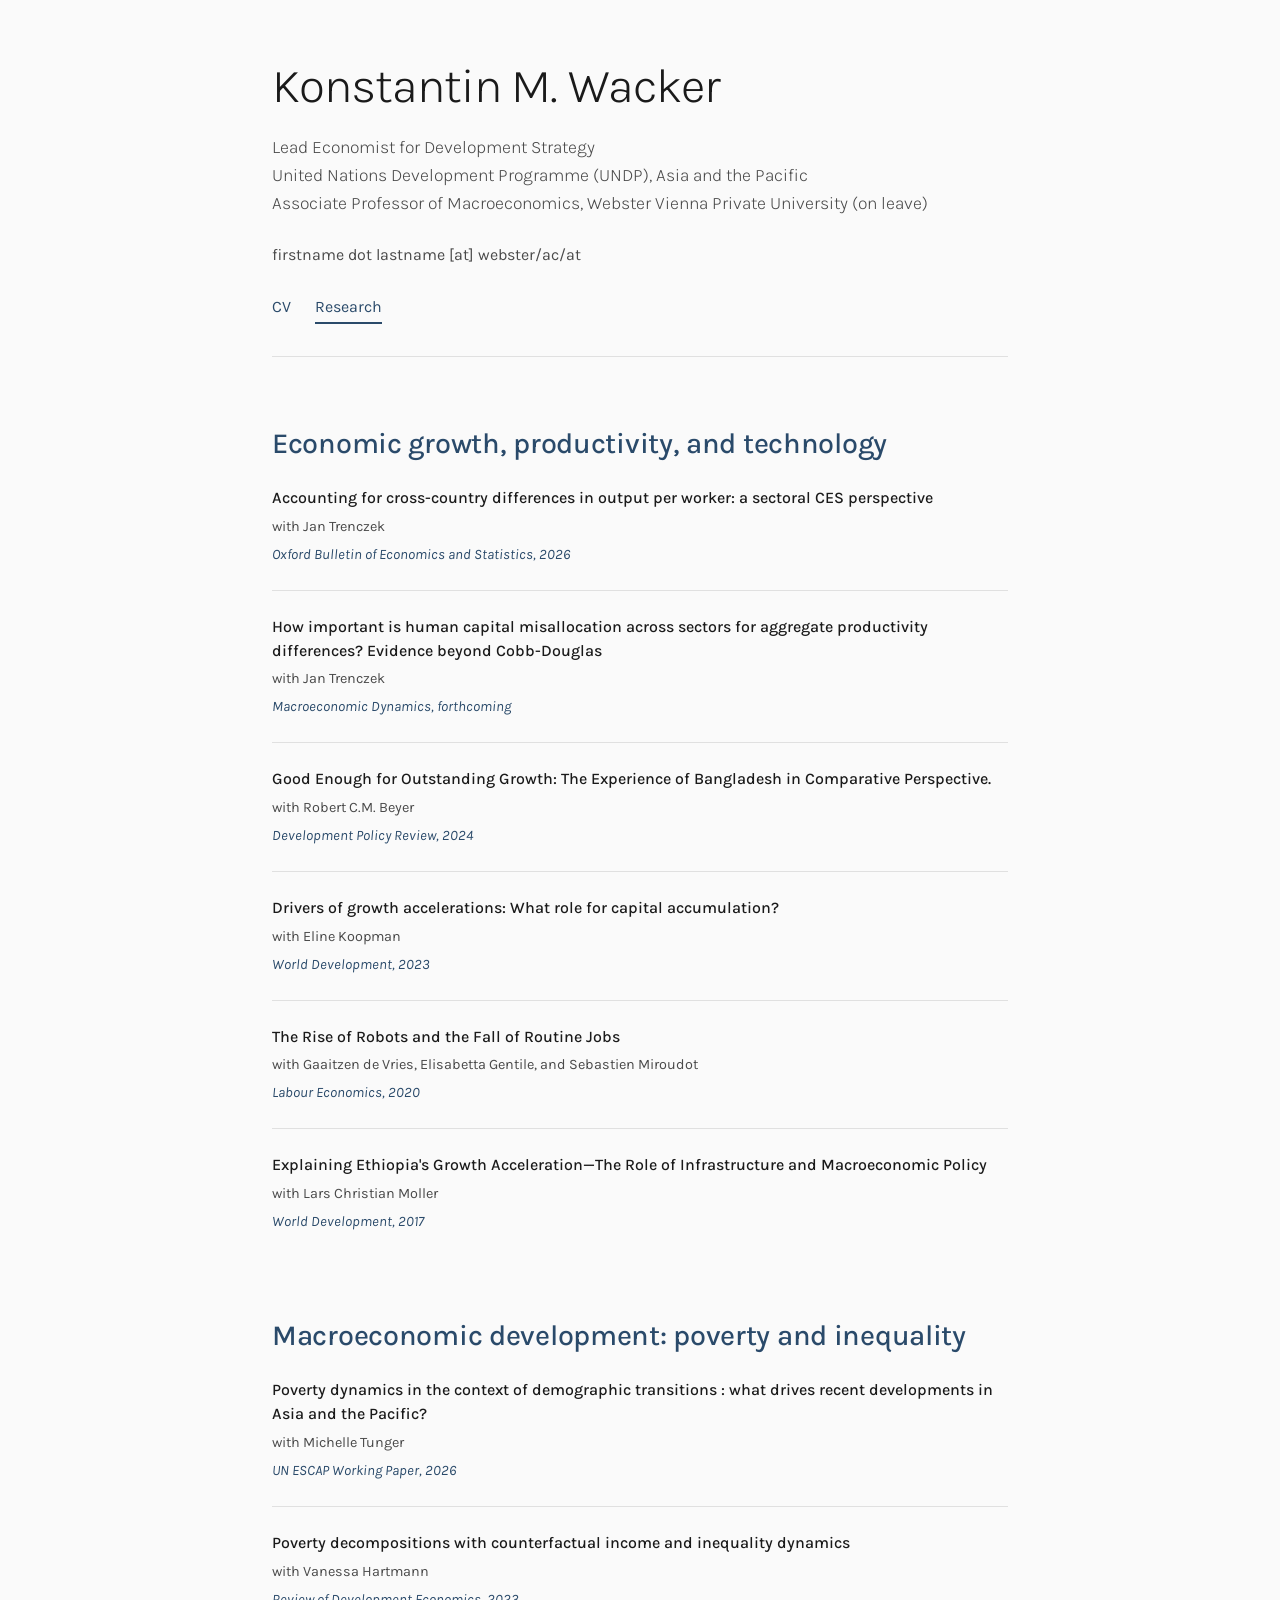
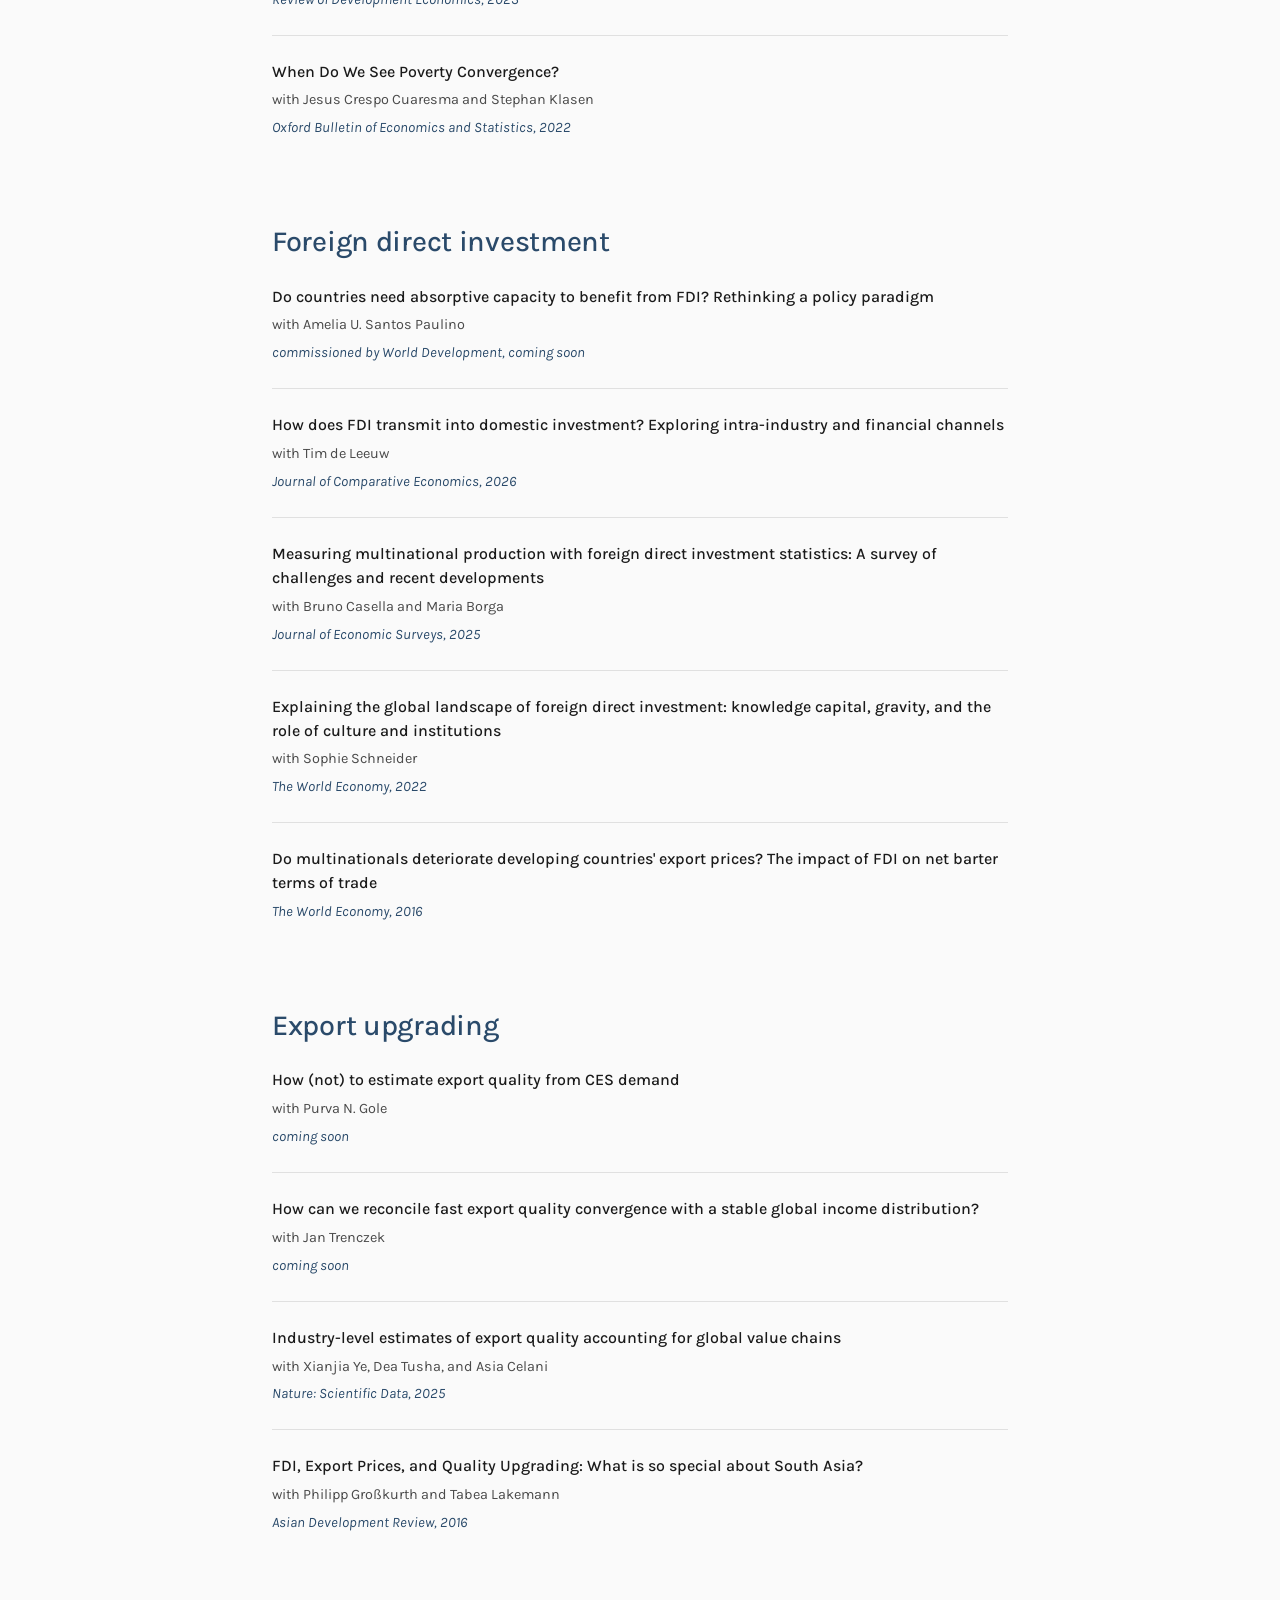
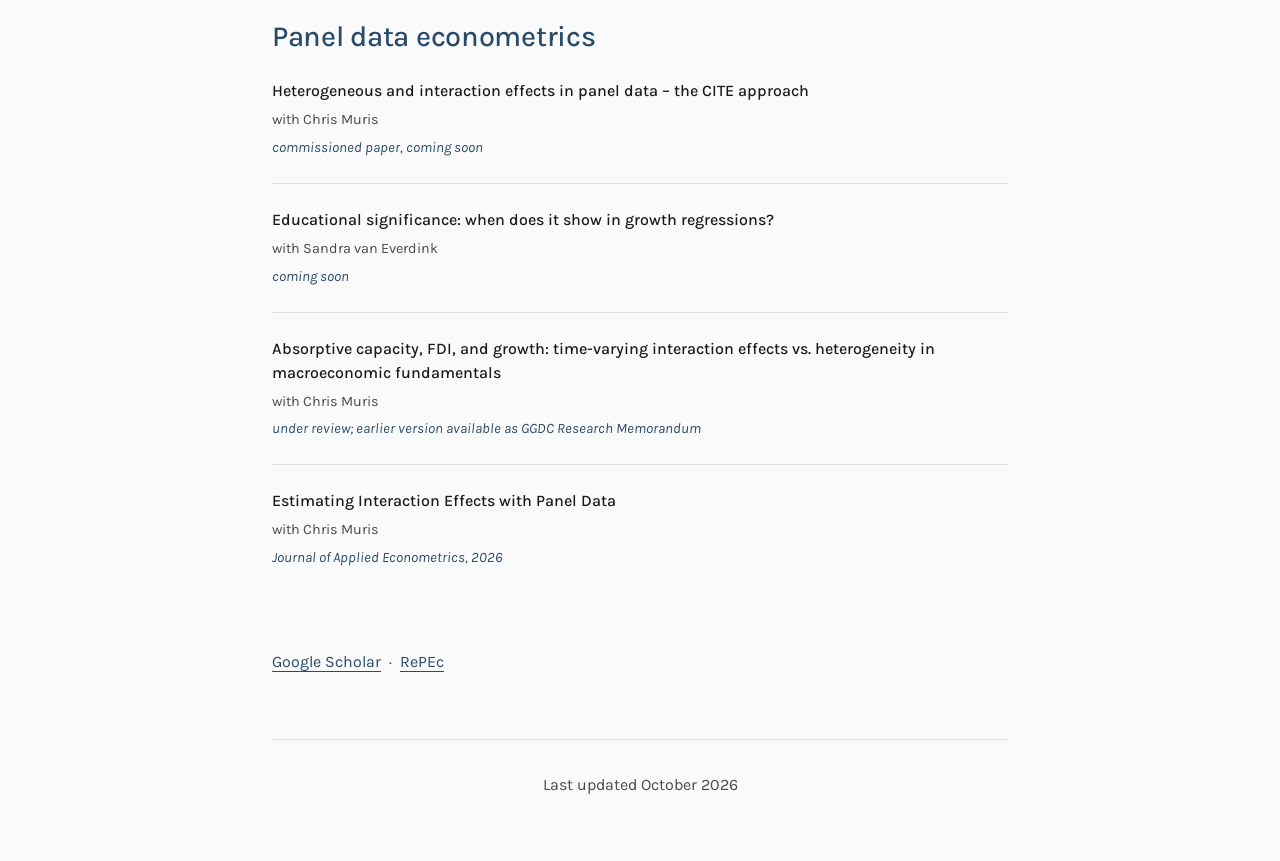
==== commit a10c3bd9: "Update research.html coming schreibt man mit einem m" ====
--- a/research.html
+++ b/research.html
@@ -106,7 +106,7 @@
                 <li>
                         <div class="pub-title">Do countries need absorptive capacity to benefit from FDI? Rethinking a policy paradigm</div>
                         <div class="pub-authors">with Amelia U. Santos Paulino </div>
-                        <div class="pub-venue">commissioned by World Development, comming soon</div>
+                        <div class="pub-venue">commissioned by World Development, coming soon</div>
                 </li>
                 <li>
                     <a class="pub-link" href="https://doi.org/10.1016/j.jce.2026.01.004" target="_blank" rel="noopener noreferrer">
@@ -175,7 +175,7 @@
                 <li>
                         <div class="pub-title">Heterogeneous and interaction effects in panel data – the CITE approach</div>
                         <div class="pub-authors">with Chris Muris</div>
-                        <div class="pub-venue">commissioned paper, comming soon</div>
+                        <div class="pub-venue">commissioned paper, coming soon</div>
                 </li>
                 <li>
                         <div class="pub-title">Educational significance: when does it show in growth regressions?</div>
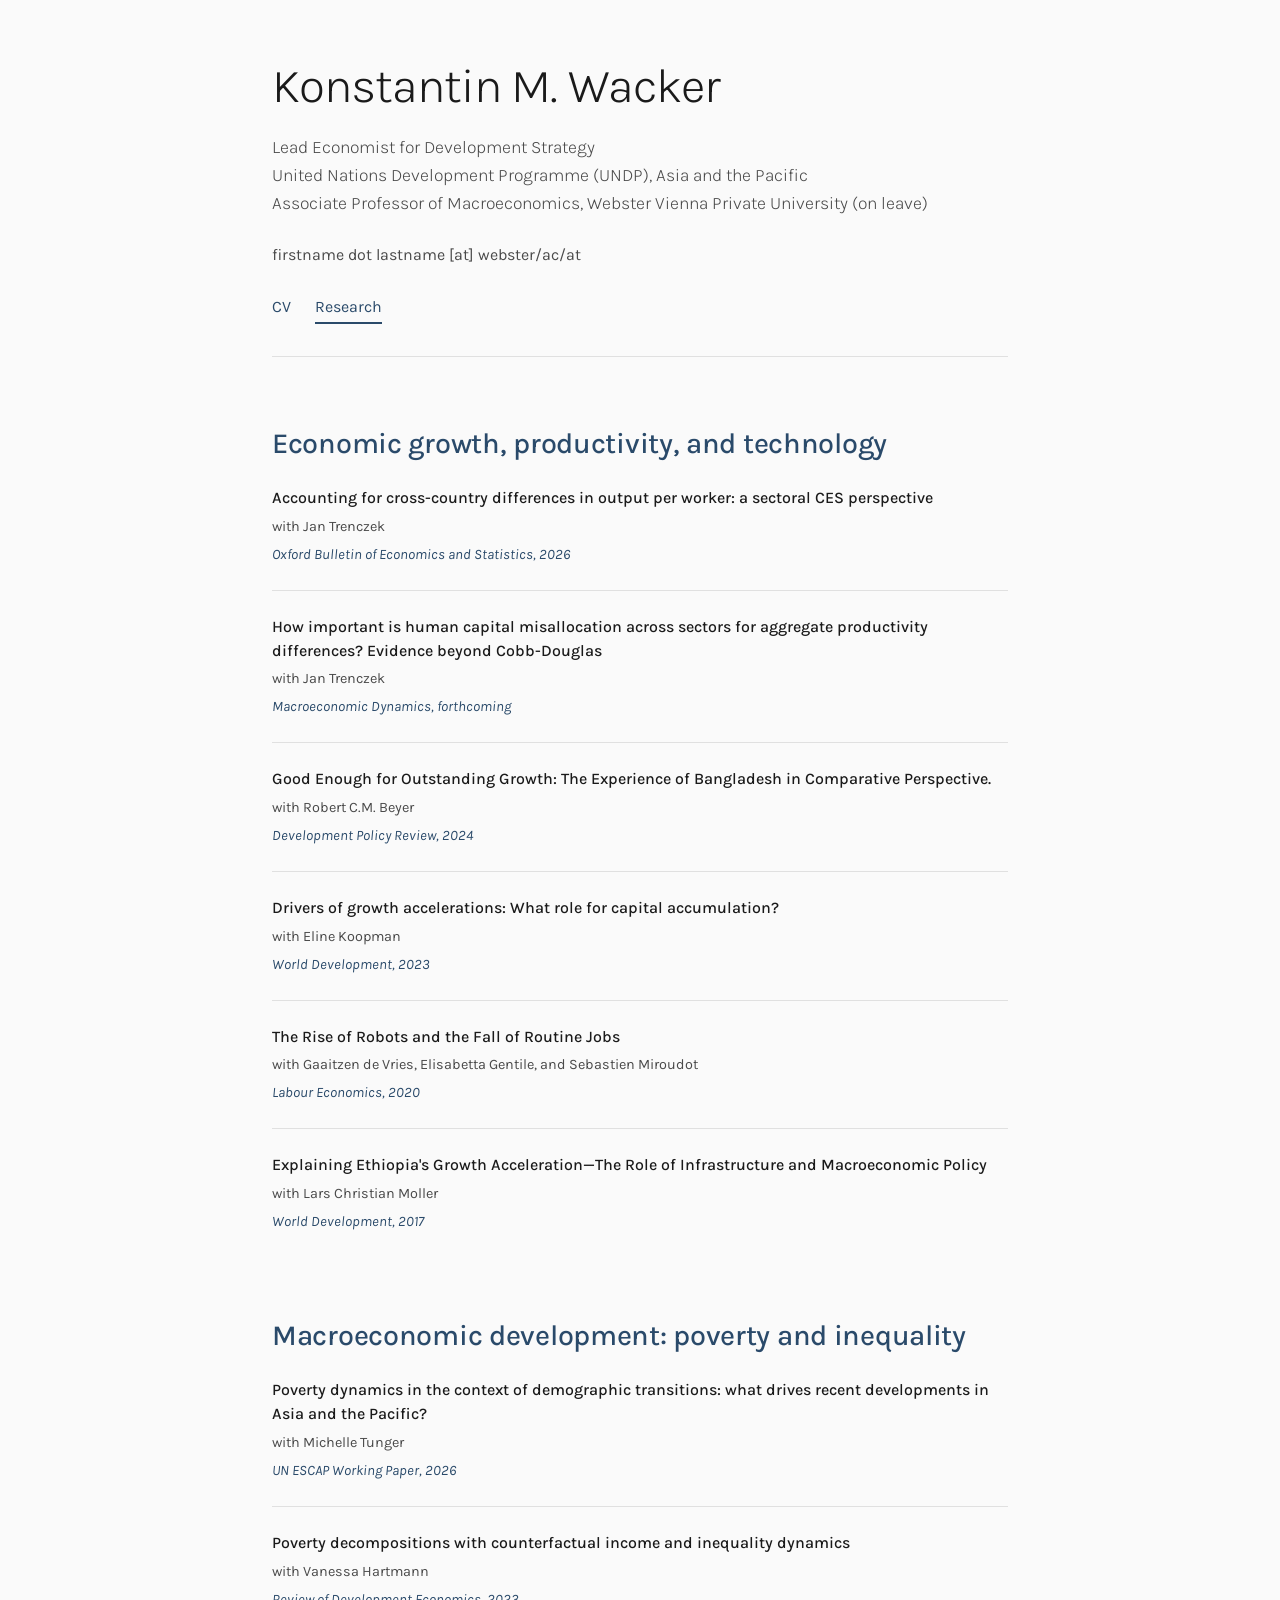
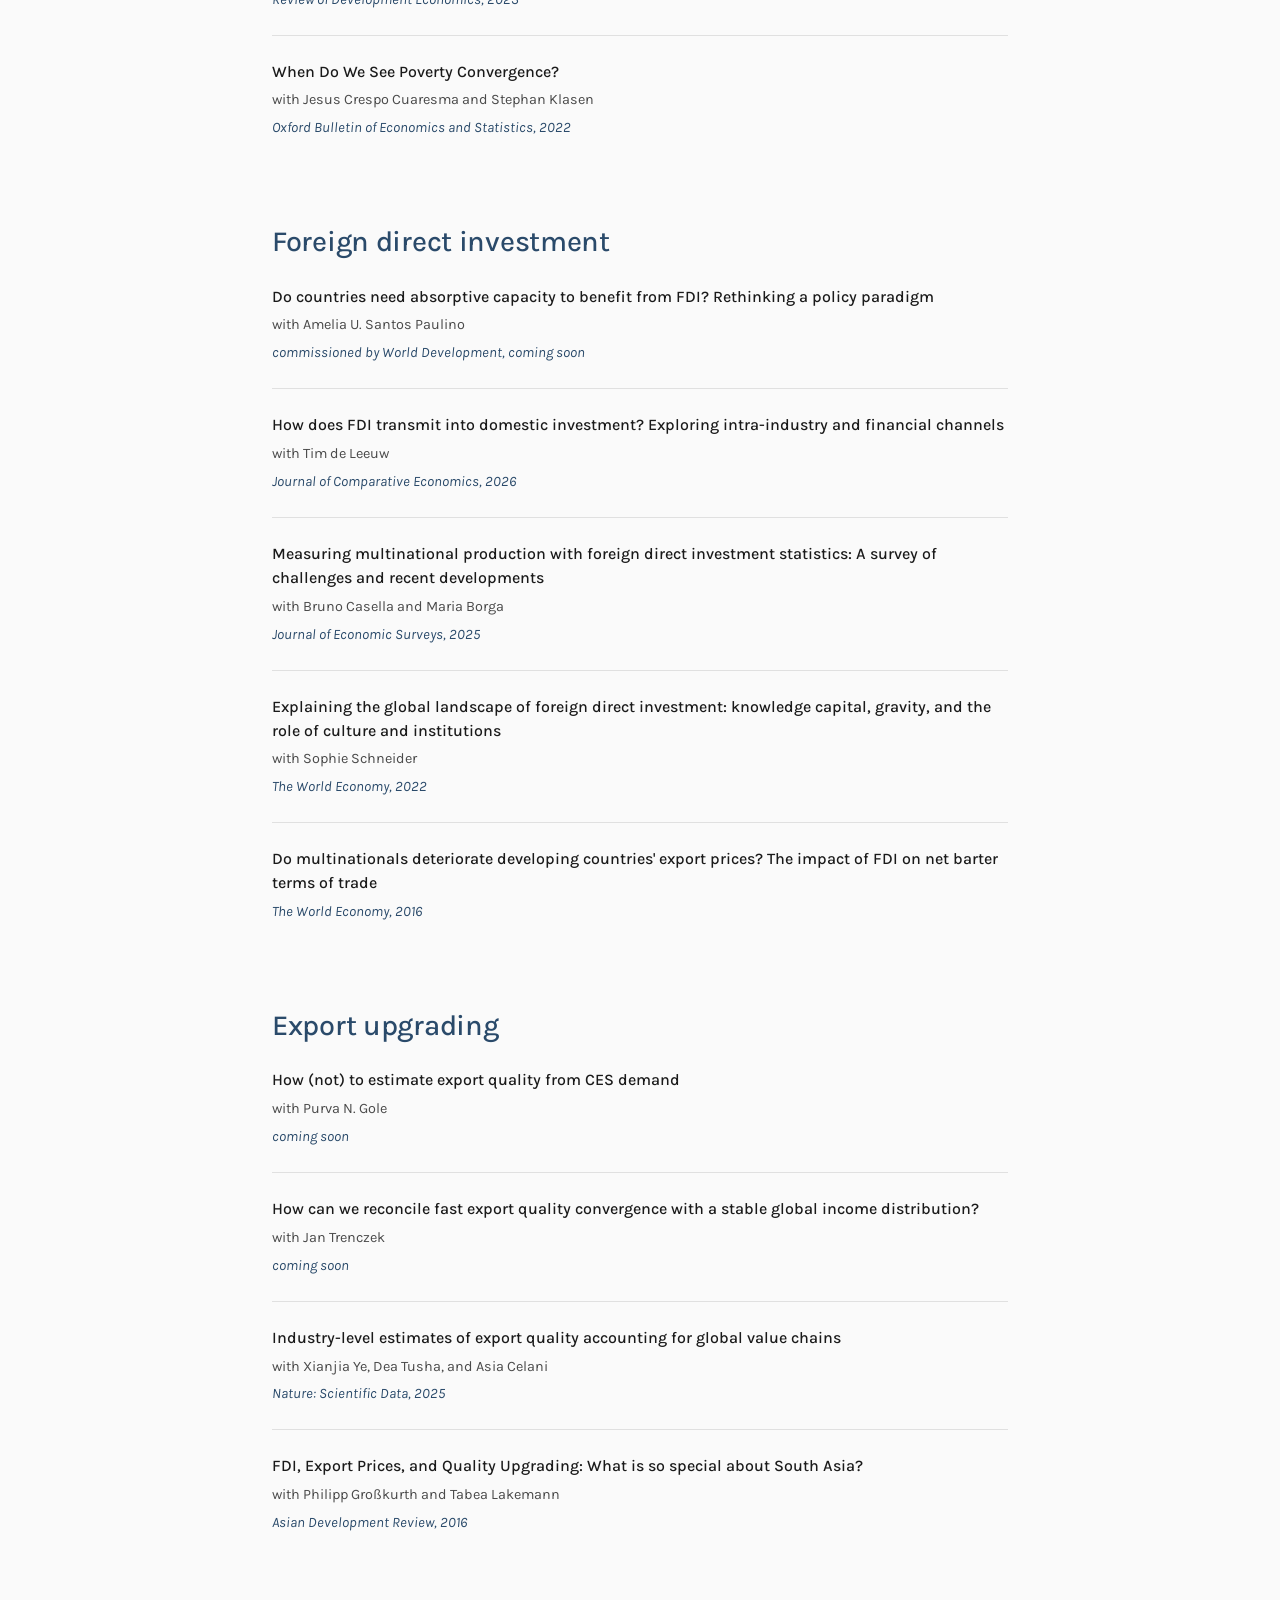
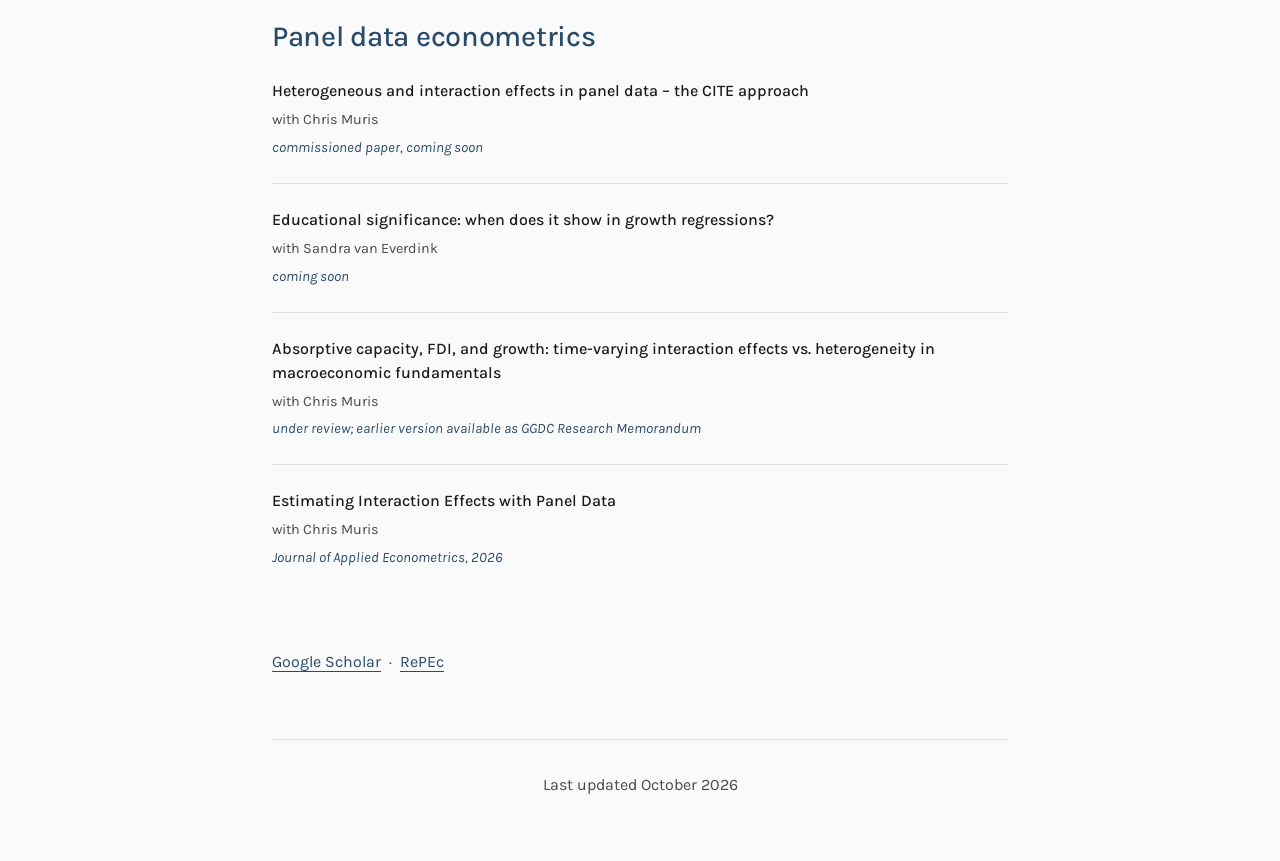
==== commit 49ce5169: "Update research.html space deleted escap:" ====
--- a/research.html
+++ b/research.html
@@ -78,7 +78,7 @@
             <ul class="publications">
                 <li>
                   <a class="pub-link" href="https://repository.unescap.org/items/cc3a883d-a51b-4461-b103-055bf431d330" target="_blank" rel="noopener noreferrer">
-                    <div class="pub-title">Poverty dynamics in the context of demographic transitions : what drives recent developments in Asia and the Pacific? </div>
+                    <div class="pub-title">Poverty dynamics in the context of demographic transitions: what drives recent developments in Asia and the Pacific? </div>
                     <div class="pub-authors">with Michelle Tunger</div>
                     <div class="pub-venue">UN ESCAP Working Paper, 2026</div>
                     </a>
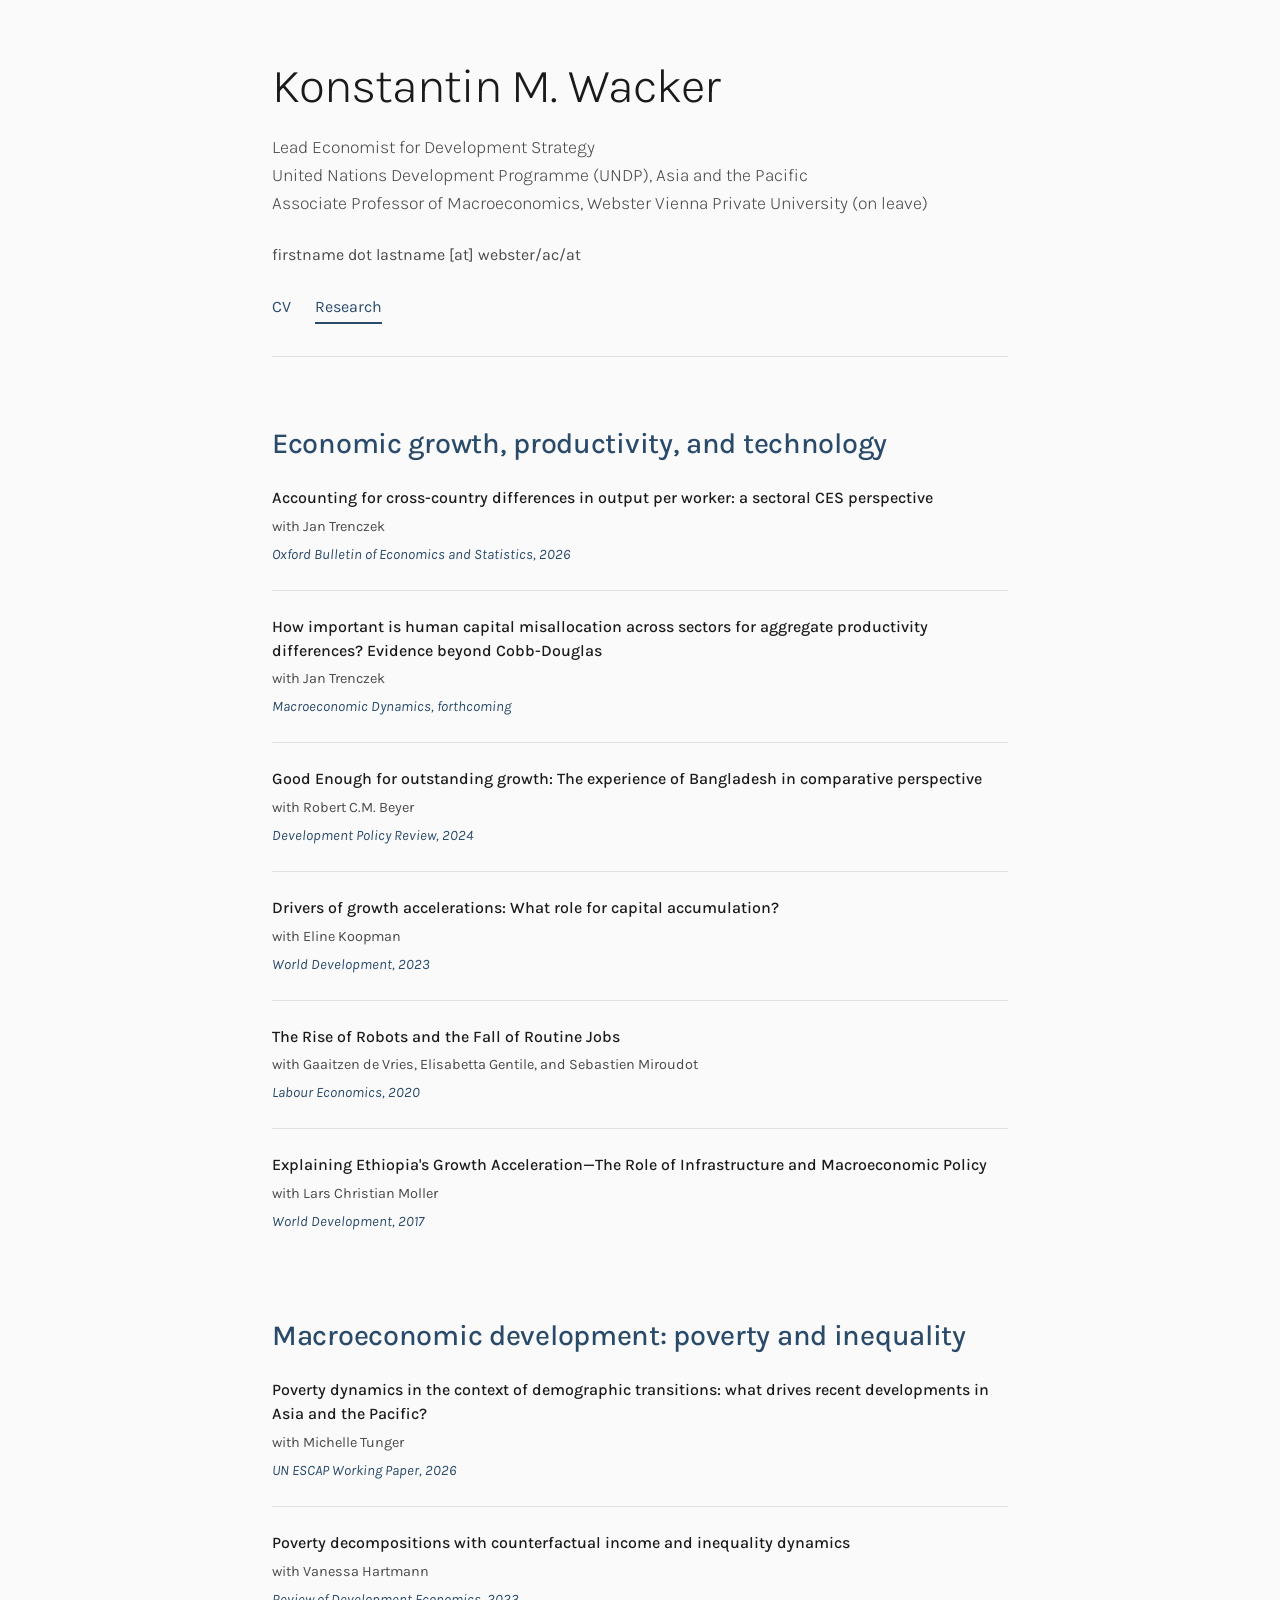
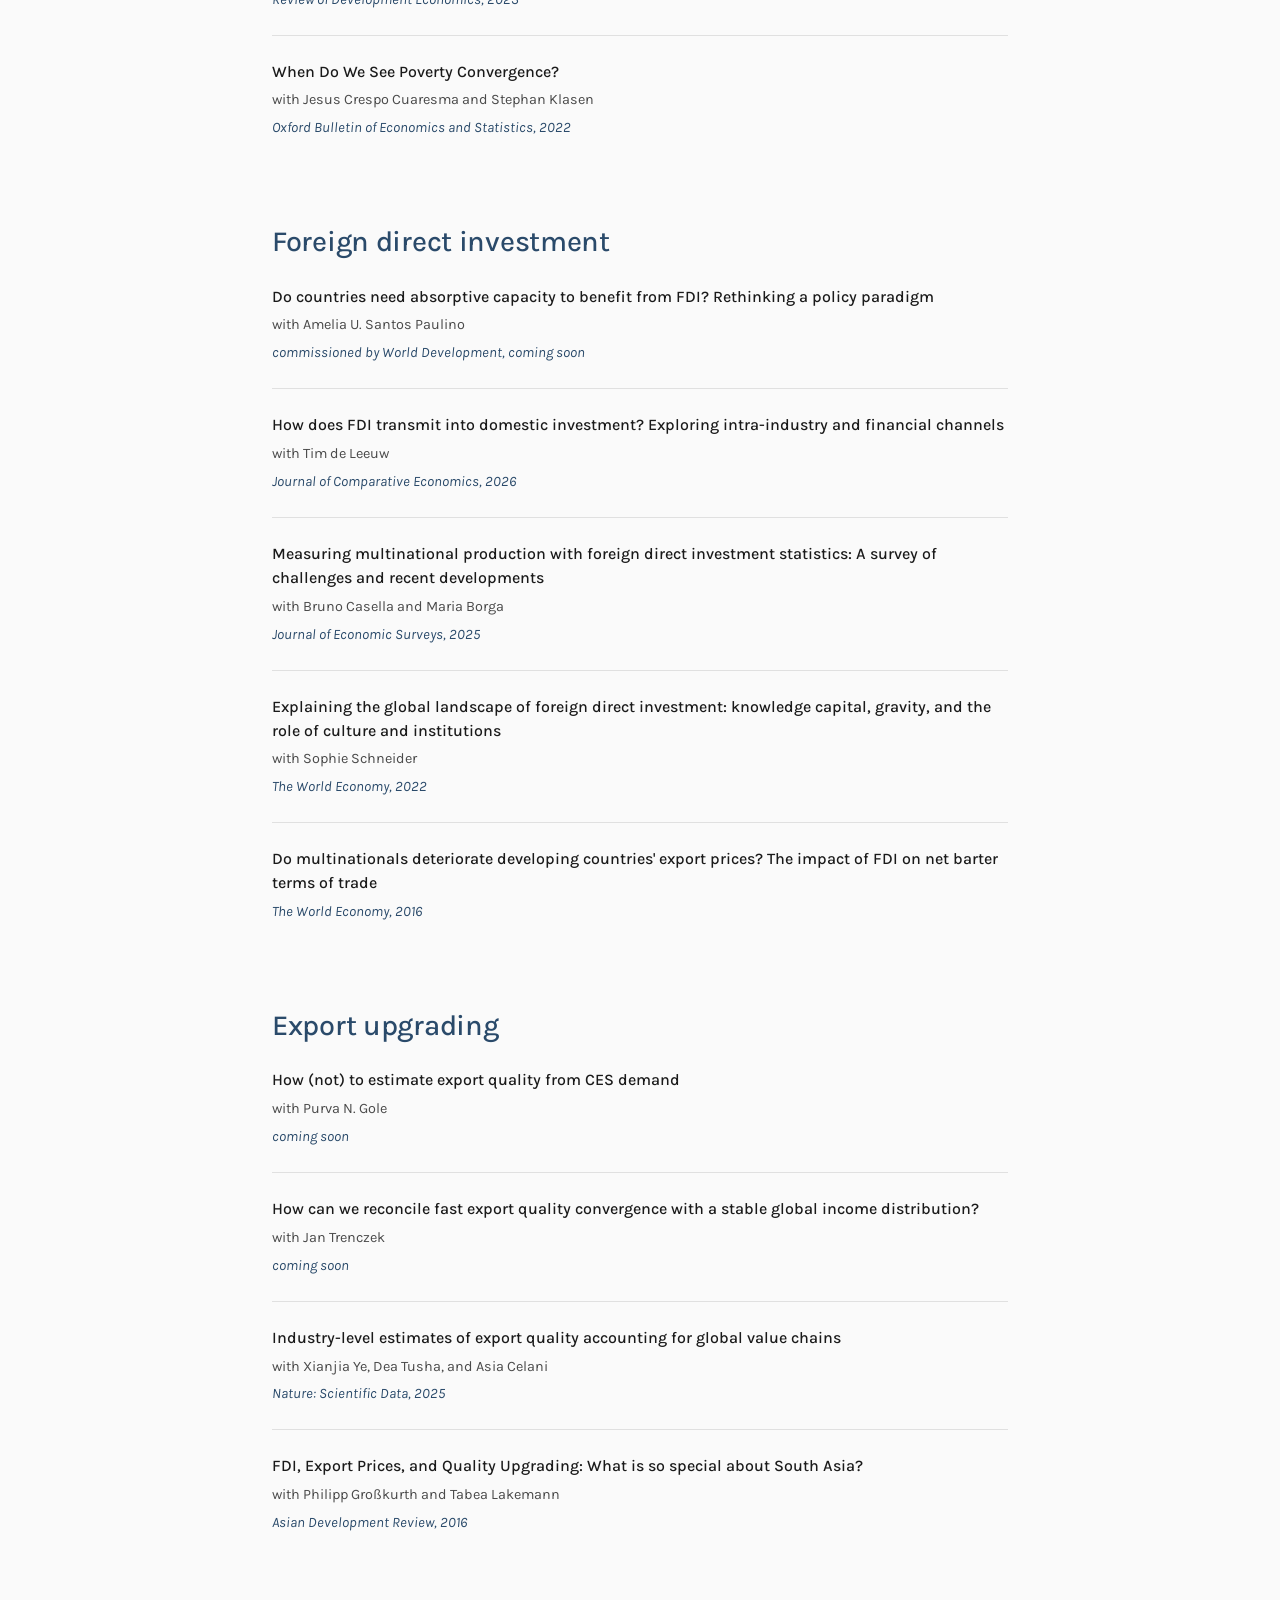
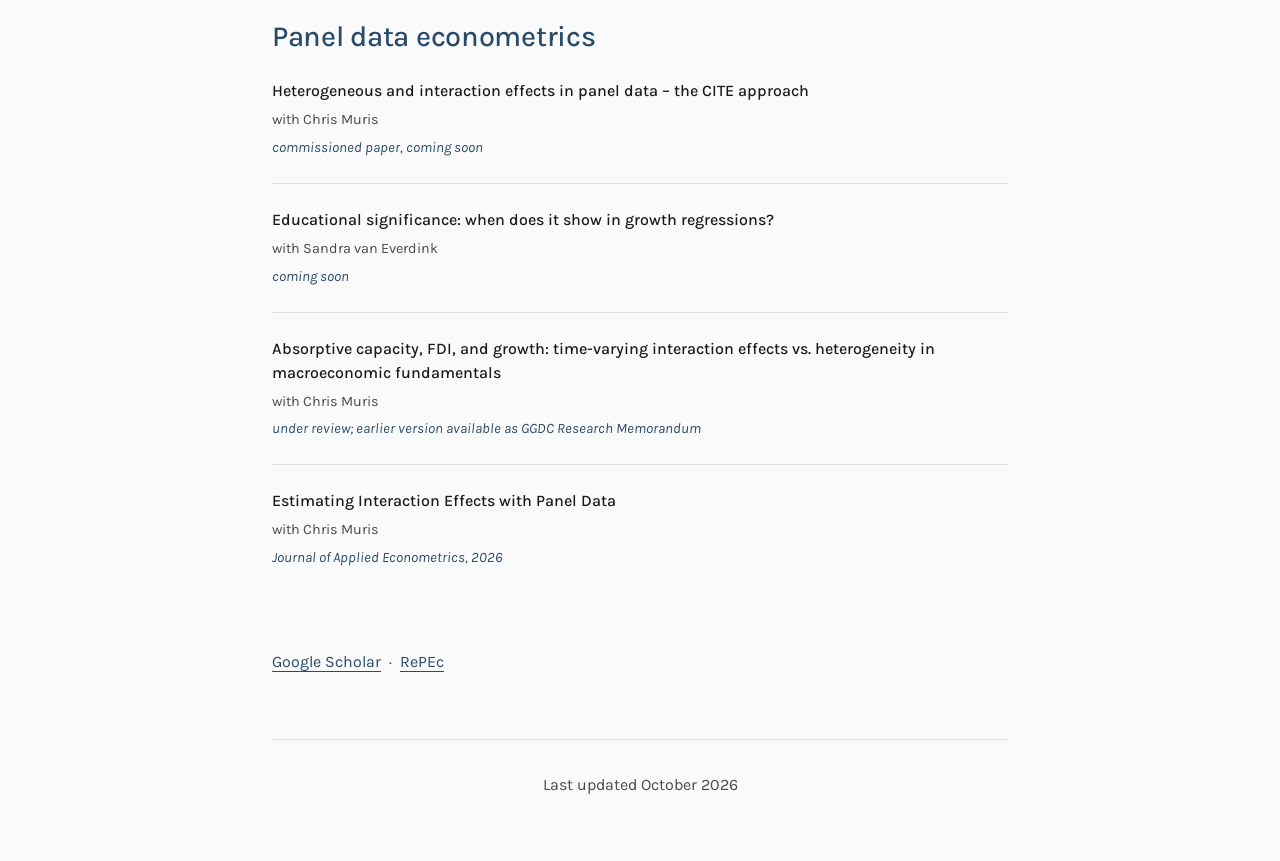
==== commit f3054546: "Update research.html" ====
--- a/research.html
+++ b/research.html
@@ -44,7 +44,7 @@
                 </li>
                 <li>
                     <a class="pub-link" href="https://doi.org/10.1111/dpr.12750" target="_blank" rel="noopener noreferrer">
-                        <div class="pub-title">Good Enough for Outstanding Growth: The Experience of Bangladesh in Comparative Perspective.</div>
+                        <div class="pub-title">Good Enough for outstanding growth: The experience of Bangladesh in comparative perspective</div>
                         <div class="pub-authors">with Robert C.M. Beyer </div>
                         <div class="pub-venue">Development Policy Review, 2024 </div>
                     </a>
